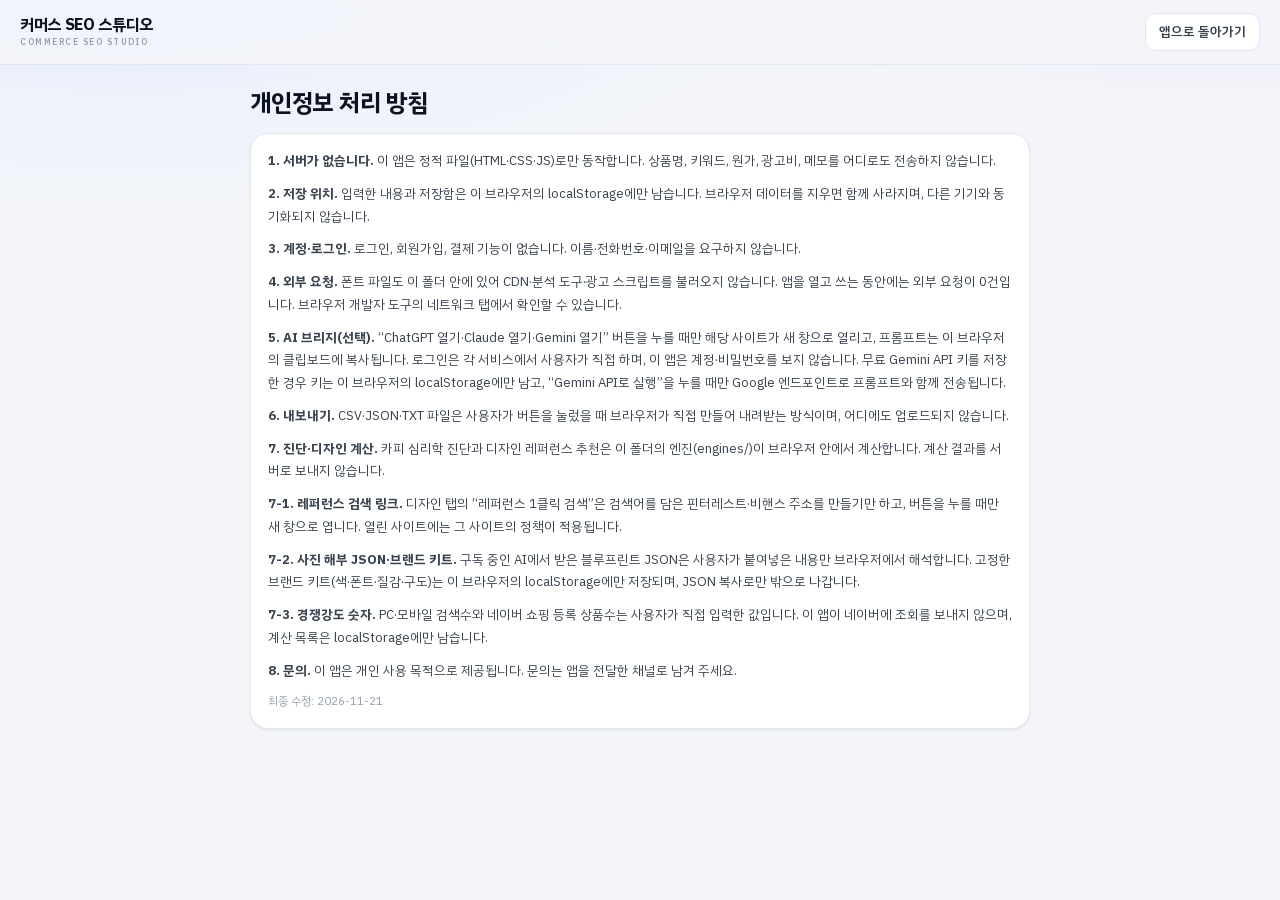
==== privacy.html @ bd9a681f "Deploy commerce-seo-studio static app (production files only)" ====
<!DOCTYPE html>
<html lang="ko" data-theme="light">
<head>
<meta charset="utf-8" />
<meta name="viewport" content="width=device-width, initial-scale=1" />
<title>개인정보 처리 방침 — 커머스 SEO 스튜디오</title>
<meta name="description" content="커머스 SEO 스튜디오는 서버 없이 브라우저에서만 동작하며, 입력한 상품 정보를 외부로 보내지 않습니다." />
<meta name="theme-color" content="#ffffff" />
<link rel="icon" href="favicon.svg" type="image/svg+xml" />
<link rel="stylesheet" href="styles.css" />
</head>
<body>
<header class="topbar">
  <div class="topbar-inner">
    <a class="brand" href="index.html">
      <span class="brand-text"><strong>커머스 SEO 스튜디오</strong><small>COMMERCE SEO STUDIO</small></span>
    </a>
    <div class="top-actions" style="margin-left:auto">
      <a class="btn btn-ghost" href="index.html">앱으로 돌아가기</a>
    </div>
  </div>
</header>
<main id="main" style="max-width:820px">
  <h1 style="font-size:24px;margin-bottom:12px">개인정보 처리 방침</h1>
  <div class="panel" style="display:flex;flex-direction:column;gap:10px;font-size:13px;line-height:1.75;color:var(--ink-2)">
    <p><strong>1. 서버가 없습니다.</strong> 이 앱은 정적 파일(HTML·CSS·JS)로만 동작합니다. 상품명, 키워드, 원가, 광고비, 메모를 어디로도 전송하지 않습니다.</p>
    <p><strong>2. 저장 위치.</strong> 입력한 내용과 저장함은 이 브라우저의 localStorage에만 남습니다. 브라우저 데이터를 지우면 함께 사라지며, 다른 기기와 동기화되지 않습니다.</p>
    <p><strong>3. 계정·로그인.</strong> 로그인, 회원가입, 결제 기능이 없습니다. 이름·전화번호·이메일을 요구하지 않습니다.</p>
    <p><strong>4. 외부 요청.</strong> 폰트 파일도 이 폴더 안에 있어 CDN·분석 도구·광고 스크립트를 불러오지 않습니다. 앱을 열고 쓰는 동안에는 외부 요청이 0건입니다. 브라우저 개발자 도구의 네트워크 탭에서 확인할 수 있습니다.</p>
    <p><strong>5. AI 브리지(선택).</strong> “ChatGPT 열기·Claude 열기·Gemini 열기” 버튼을 누를 때만 해당 사이트가 새 창으로 열리고, 프롬프트는 이 브라우저의 클립보드에 복사됩니다. 로그인은 각 서비스에서 사용자가 직접 하며, 이 앱은 계정·비밀번호를 보지 않습니다. 무료 Gemini API 키를 저장한 경우 키는 이 브라우저의 localStorage에만 남고, “Gemini API로 실행”을 누를 때만 Google 엔드포인트로 프롬프트와 함께 전송됩니다.</p>
    <p><strong>6. 내보내기.</strong> CSV·JSON·TXT 파일은 사용자가 버튼을 눌렀을 때 브라우저가 직접 만들어 내려받는 방식이며, 어디에도 업로드되지 않습니다.</p>
    <p><strong>7. 진단·디자인 계산.</strong> 카피 심리학 진단과 디자인 레퍼런스 추천은 이 폴더의 엔진(engines/)이 브라우저 안에서 계산합니다. 계산 결과를 서버로 보내지 않습니다.</p>
    <p><strong>7-1. 레퍼런스 검색 링크.</strong> 디자인 탭의 “레퍼런스 1클릭 검색”은 검색어를 담은 핀터레스트·비핸스 주소를 만들기만 하고, 버튼을 누를 때만 새 창으로 엽니다. 열린 사이트에는 그 사이트의 정책이 적용됩니다.</p>
    <p><strong>7-2. 사진 해부 JSON·브랜드 키트.</strong> 구독 중인 AI에서 받은 블루프린트 JSON은 사용자가 붙여넣은 내용만 브라우저에서 해석합니다. 고정한 브랜드 키트(색·폰트·질감·구도)는 이 브라우저의 localStorage에만 저장되며, JSON 복사로만 밖으로 나갑니다.</p>
    <p><strong>7-3. 경쟁강도 숫자.</strong> PC·모바일 검색수와 네이버 쇼핑 등록 상품수는 사용자가 직접 입력한 값입니다. 이 앱이 네이버에 조회를 보내지 않으며, 계산 목록은 localStorage에만 남습니다.</p>
    <p><strong>8. 문의.</strong> 이 앱은 개인 사용 목적으로 제공됩니다. 문의는 앱을 전달한 채널로 남겨 주세요.</p>
    <p class="muted" style="font-size:11.5px;color:var(--ink-4)">최종 수정: 2026-11-21</p>
  </div>
</main>
</body>
</html>
---- styles.css ----
/* ============================================================
   커머스 SEO 스튜디오 · styles.css
   떡상 레이더·블로그 SEO 스튜디오와 같은 패밀리 룩.
   라이트 우선, [data-theme="dark"]로 전환. 빌드 없음.
   ============================================================ */

@font-face {
  font-family: 'PlexKR';
  src: url('assets/fonts/plexkr-Regular.woff2') format('woff2');
  font-weight: 400; font-style: normal; font-display: swap;
}
@font-face {
  font-family: 'PlexKR';
  src: url('assets/fonts/plexkr-SemiBold.woff2') format('woff2');
  font-weight: 500 600; font-style: normal; font-display: swap;
}
@font-face {
  font-family: 'PlexKR';
  src: url('assets/fonts/plexkr-Bold.woff2') format('woff2');
  font-weight: 700 900; font-style: normal; font-display: swap;
}

:root {
  --font: 'PlexKR', -apple-system, BlinkMacSystemFont, 'Segoe UI', 'Apple SD Gothic Neo', 'Malgun Gothic', sans-serif;
  --mono: ui-monospace, SFMono-Regular, Menlo, Consolas, monospace;
  --bg: #f3f5f9;
  --bg-grad: radial-gradient(1200px 500px at 10% -10%, #e2ecff 0%, rgba(226, 236, 255, 0) 60%),
             radial-gradient(1000px 460px at 96% -18%, #ede9ff 0%, rgba(237, 233, 255, 0) 62%);
  --surface: #ffffff;
  --surface-2: #fafbfd;
  --surface-3: #eef1f7;
  --line: #e2e6ef;
  --line-strong: #d2d8e5;
  --ink: #0d1220;
  --ink-2: #39424f;
  --ink-3: #66717f;
  --ink-4: #96a0ae;
  --brand: #1d4ed8;
  --brand-2: #60a5fa;
  --brand-soft: #eaf0ff;
  --accent: #7c3aed;
  --accent-soft: rgba(124, 58, 237, .1);
  --amber: #d97706;
  --amber-soft: rgba(217, 119, 6, .1);
  --danger: #d92d20;
  --danger-soft: rgba(217, 45, 32, .08);
  --info: #2563eb;
  --ok: #15803d;
  --ok-soft: rgba(21, 128, 61, .09);
  --shadow-1: 0 1px 2px rgba(13, 18, 32, .05), 0 1px 3px rgba(13, 18, 32, .04);
  --shadow-2: 0 10px 30px -12px rgba(13, 18, 32, .24), 0 2px 8px rgba(13, 18, 32, .04);
  --shadow-3: 0 30px 80px -30px rgba(9, 14, 26, .45);
  --r-sm: 9px;
  --r-md: 13px;
  --r-lg: 18px;
  --r-xl: 22px;
  --maxw: 1480px;
  --topbar-h: 64px;
}

[data-theme="dark"] {
  --bg: #070a12;
  --bg-grad: radial-gradient(1200px 520px at 10% -12%, rgba(29, 78, 216, .22) 0%, rgba(29, 78, 216, 0) 62%),
             radial-gradient(1000px 480px at 92% -18%, rgba(124, 58, 237, .18) 0%, rgba(124, 58, 237, 0) 60%);
  --surface: #0f141e;
  --surface-2: #131926;
  --surface-3: #1a2233;
  --line: #232c3d;
  --line-strong: #2e3a4f;
  --ink: #f1f4fa;
  --ink-2: #c3ccdb;
  --ink-3: #8b97a9;
  --ink-4: #5f6b7e;
  --brand: #6fa1ff;
  --brand-2: #93bbff;
  --brand-soft: rgba(111, 161, 255, .14);
  --amber: #fbbf24;
  --danger: #f87171;
  --ok: #4ade80;
  --ok-soft: rgba(74, 222, 128, .12);
  --shadow-1: 0 1px 2px rgba(0, 0, 0, .4);
  --shadow-2: 0 16px 40px -20px rgba(0, 0, 0, .9), 0 2px 10px rgba(0, 0, 0, .3);
  --shadow-3: 0 40px 100px -40px #000;
}

* { box-sizing: border-box; }
[hidden] { display: none !important; }
html { -webkit-text-size-adjust: 100%; }
body {
  margin: 0;
  font-family: var(--font);
  background: var(--bg);
  background-image: var(--bg-grad);
  background-attachment: fixed;
  color: var(--ink);
  font-size: 14px;
  line-height: 1.5;
  -webkit-font-smoothing: antialiased;
  text-rendering: optimizeLegibility;
}
h1, h2, h3, h4 { margin: 0; font-weight: 700; letter-spacing: -.01em; }
p { margin: 0; }
a { color: inherit; text-decoration: none; }
button, input, textarea, select { font-family: inherit; }
::selection { background: rgba(29, 78, 216, .18); }

.sr-only {
  position: absolute; width: 1px; height: 1px; padding: 0; margin: -1px;
  overflow: hidden; clip: rect(0 0 0 0); white-space: nowrap; border: 0;
}
.skip-link {
  position: fixed; left: 12px; top: -60px; z-index: 200;
  background: var(--ink); color: var(--surface); padding: 10px 14px; border-radius: 10px;
  transition: top .15s ease;
}
.skip-link:focus { top: 12px; }
:focus-visible { outline: 2px solid var(--brand); outline-offset: 2px; border-radius: 6px; }
.muted { color: var(--ink-3); }

/* ── top bar ─────────────────────────────────────── */
.topbar {
  position: sticky; top: 0; z-index: 40;
  background: color-mix(in srgb, var(--bg) 84%, transparent);
  backdrop-filter: saturate(160%) blur(14px);
  -webkit-backdrop-filter: saturate(160%) blur(14px);
  border-bottom: 1px solid var(--line);
}
.topbar-inner {
  max-width: var(--maxw); margin: 0 auto; padding: 9px 20px;
  display: flex; align-items: center; gap: 16px; min-height: var(--topbar-h);
}
.brand { display: flex; align-items: center; gap: 10px; flex: none; }
.brand-mark { display: flex; filter: drop-shadow(0 4px 10px rgba(29, 78, 216, .28)); }
.brand-text { display: flex; flex-direction: column; line-height: 1.1; }
.brand-text strong { font-size: 16px; letter-spacing: -.02em; }
.brand-text small { font-size: 8.5px; letter-spacing: .18em; color: var(--ink-4); font-weight: 600; margin-top: 3px; }

.tabs {
  display: flex; gap: 2px; flex: 1 1 auto; min-width: 0; overflow-x: auto; scrollbar-width: none;
  mask-image: linear-gradient(90deg, #000 0, #000 96%, transparent 100%);
  -webkit-mask-image: linear-gradient(90deg, #000 0, #000 96%, transparent 100%);
}
.tabs::-webkit-scrollbar { display: none; }
.tab {
  position: relative; border: 0; background: transparent; color: var(--ink-3);
  font-size: 13.5px; font-weight: 500; padding: 8px 12px; border-radius: 10px;
  cursor: pointer; white-space: nowrap; display: inline-flex; align-items: center; gap: 6px;
  transition: color .15s, background .15s;
}
.tab:hover { color: var(--ink); background: var(--surface-3); }
.tab.is-active { color: var(--ink); font-weight: 700; background: var(--surface); box-shadow: var(--shadow-1), inset 0 0 0 1px var(--line); }
.tab-count {
  background: var(--brand); color: #fff; border-radius: 999px;
  font-size: 10px; font-weight: 700; padding: 1px 6px; min-width: 18px; text-align: center;
}

.top-actions { display: flex; align-items: center; gap: 8px; flex: none; }
.icon-btn {
  width: 38px; height: 38px; display: grid; place-items: center; flex: none;
  border: 1px solid var(--line); border-radius: 11px; background: var(--surface);
  color: var(--ink-2); cursor: pointer; transition: background .15s, color .15s;
}
.icon-btn:hover { background: var(--surface-3); color: var(--ink); }
[data-theme="light"] .ico-moon { display: none; }
[data-theme="dark"] .ico-sun { display: none; }

.btn {
  display: inline-flex; align-items: center; gap: 6px; justify-content: center;
  border: 1px solid transparent; background: var(--surface-3); color: var(--ink);
  height: 38px; padding: 0 13px; border-radius: 11px; font-size: 13px; font-weight: 600;
  cursor: pointer; white-space: nowrap; transition: transform .12s, filter .15s, background .15s;
}
.btn:hover { filter: brightness(.97); }
.btn:active { transform: translateY(1px); }
.btn-primary {
  background: linear-gradient(135deg, #3b82f6, var(--brand));
  color: #fff; box-shadow: 0 6px 16px -8px rgba(29, 78, 216, .7);
}
.btn-ghost { background: var(--surface); border-color: var(--line); color: var(--ink-2); }
.btn-ghost:hover { background: var(--surface-3); }
.btn.danger { color: var(--danger); }
.btn-sm { height: 31px; padding: 0 10px; font-size: 12px; border-radius: 9px; }

/* ── product bar ─────────────────────────────────── */
.productbar {
  position: sticky; top: var(--topbar-h); z-index: 30;
  background: color-mix(in srgb, var(--bg) 90%, transparent);
  backdrop-filter: blur(12px); -webkit-backdrop-filter: blur(12px);
  border-bottom: 1px solid var(--line);
}
.productbar-inner {
  max-width: var(--maxw); margin: 0 auto; padding: 9px 20px;
  display: flex; align-items: flex-end; gap: 10px; flex-wrap: wrap;
}
.seg { display: inline-flex; background: var(--surface-3); padding: 3px; border-radius: 10px; gap: 2px; flex: none; height: 38px; align-items: center; }
.seg button {
  border: 0; background: transparent; border-radius: 7px; padding: 6px 10px;
  font-size: 12px; font-weight: 700; color: var(--ink-3); cursor: pointer; white-space: nowrap;
}
.seg button.is-on { background: var(--surface); color: var(--ink); box-shadow: var(--shadow-1); }

.pb-field { display: flex; flex-direction: column; gap: 4px; min-width: 0; }
.pb-field > span { font-size: 10.5px; font-weight: 700; color: var(--ink-4); letter-spacing: .01em; }
.pb-field input {
  height: 38px; border: 1px solid var(--line); border-radius: 10px;
  background: var(--surface); color: var(--ink); font-size: 13px; padding: 0 11px; min-width: 0;
}
.pb-field input:focus { outline: none; border-color: color-mix(in srgb, var(--brand) 50%, var(--line)); box-shadow: 0 0 0 3px var(--brand-soft); }
.pb-name { flex: 1 1 340px; }
.pb-kw { flex: 0 1 250px; }
.pb-name input, .pb-kw input { width: 100%; }

.score-chip {
  display: inline-flex; align-items: baseline; gap: 2px; flex: none;
  height: 38px; padding: 0 12px; border-radius: 11px; cursor: pointer;
  border: 1px solid var(--line); background: var(--surface);
  color: var(--ink); font-variant-numeric: tabular-nums;
}
.score-chip b { font-size: 17px; letter-spacing: -.03em; }
.score-chip span { font-size: 10.5px; color: var(--ink-4); font-weight: 600; }
.score-chip em { font-style: normal; font-size: 10.5px; font-weight: 800; margin-left: 6px; padding: 2px 6px; border-radius: 999px; background: var(--surface-3); color: var(--ink-3); }
.score-chip.g-s { border-color: rgba(21, 128, 61, .35); background: var(--ok-soft); }
.score-chip.g-s b, .score-chip.g-s em { color: var(--ok); }
.score-chip.g-a { border-color: rgba(29, 78, 216, .3); background: var(--brand-soft); }
.score-chip.g-a b, .score-chip.g-a em { color: var(--brand); }
.score-chip.g-b { border-color: rgba(217, 119, 6, .35); background: var(--amber-soft); }
.score-chip.g-b b, .score-chip.g-b em { color: var(--amber); }
.score-chip.g-c { border-color: rgba(217, 45, 32, .3); background: var(--danger-soft); }
.score-chip.g-c b, .score-chip.g-c em { color: var(--danger); }

/* ── layout ─────────────────────────────────────── */
main { max-width: var(--maxw); margin: 0 auto; padding: 20px 20px 56px; }
.view-head {
  display: flex; align-items: flex-end; justify-content: space-between; gap: 16px;
  margin-bottom: 14px; flex-wrap: wrap;
}
.view-title h1 { font-size: 24px; letter-spacing: -.03em; }
.view-title .sub { color: var(--ink-3); font-size: 12.8px; margin-top: 5px; max-width: 660px; }
.view-actions { display: flex; gap: 6px; flex-wrap: wrap; }

.panel {
  background: var(--surface); border: 1px solid var(--line); border-radius: var(--r-lg);
  padding: 16px 17px; box-shadow: var(--shadow-1); min-width: 0;
}
.panel-head { display: flex; align-items: baseline; justify-content: space-between; gap: 10px; margin-bottom: 11px; }
.panel-head h2 { font-size: 14.5px; }
.panel-head .muted { font-size: 11.5px; text-align: right; }
.foot-note { font-size: 10.8px; color: var(--ink-4); line-height: 1.55; margin-top: 10px; }

.score-grid { display: grid; grid-template-columns: minmax(0, 1.05fr) minmax(0, 1fr); gap: 14px; align-items: start; }
.score-grid .col { min-width: 0; display: flex; flex-direction: column; gap: 12px; }

/* ── score ──────────────────────────────────────── */
.score-head { display: flex; align-items: center; gap: 14px; flex-wrap: wrap; }
.ring {
  --p: 0; --ring: var(--brand);
  width: 104px; height: 104px; border-radius: 50%; flex: none;
  background: conic-gradient(var(--ring) calc(var(--p) * 1%), var(--surface-3) 0);
  display: grid; place-items: center; position: relative;
}
.ring::after {
  content: ""; position: absolute; inset: 8px; border-radius: 50%; background: var(--surface);
  box-shadow: inset 0 0 0 1px var(--line);
}
.ring-in { position: relative; z-index: 1; display: flex; flex-direction: column; align-items: center; line-height: 1; }
.ring-in b { font-size: 30px; letter-spacing: -.04em; font-variant-numeric: tabular-nums; }
.ring-in span { font-size: 10px; color: var(--ink-4); margin-top: 3px; font-weight: 600; }
.score-meta { display: flex; flex-direction: column; align-items: flex-start; gap: 5px; min-width: 0; }
.score-meta strong { font-size: 14px; letter-spacing: -.02em; }
.score-meta .muted { font-size: 11px; line-height: 1.4; }

.badge {
  display: inline-flex; align-items: center; justify-content: center;
  min-width: 24px; height: 24px; padding: 0 8px; border-radius: 8px;
  font-size: 12px; font-weight: 800; color: #fff; background: var(--ink-4);
}
.badge.grade.s { background: linear-gradient(135deg, #22c55e, #15803d); }
.badge.grade.a { background: linear-gradient(135deg, #3b82f6, #1d4ed8); }
.badge.grade.b { background: linear-gradient(135deg, #fbbf24, #d97706); }
.badge.grade.c { background: linear-gradient(135deg, #f87171, #d92d20); }

.counters { display: flex; flex-wrap: wrap; gap: 6px; margin-top: 13px; }
.counters span {
  font-size: 11px; color: var(--ink-3); background: var(--surface-2); border: 1px solid var(--line);
  border-radius: 7px; padding: 3px 8px;
}
.counters span b { color: var(--ink); font-variant-numeric: tabular-nums; }
.counters span.warn { color: var(--amber); border-color: rgba(217, 119, 6, .35); background: var(--amber-soft); }
.counters span.bad { color: var(--danger); border-color: rgba(217, 45, 32, .3); background: var(--danger-soft); }
.counters span.ok { color: var(--ok); border-color: rgba(21, 128, 61, .3); background: var(--ok-soft); }

.parts { display: flex; flex-direction: column; gap: 8px; margin-top: 15px; }
.part { display: grid; grid-template-columns: 78px 1fr 66px; gap: 8px; align-items: center; }
.part .p-label { font-size: 11.5px; font-weight: 700; color: var(--ink-2); }
.part .p-track { height: 7px; background: var(--surface-3); border-radius: 99px; overflow: hidden; }
.part .p-track i { display: block; height: 100%; border-radius: 99px; background: linear-gradient(90deg, var(--brand-2), var(--brand)); }
.part .p-track i.low { background: linear-gradient(90deg, #fbbf24, #d97706); }
.part .p-track i.bad { background: linear-gradient(90deg, #f87171, #d92d20); }
.part .p-val { font-size: 11px; font-weight: 700; text-align: right; color: var(--ink-2); font-variant-numeric: tabular-nums; }
.part .p-val span { color: var(--ink-4); font-weight: 500; }

.issues-panel { max-height: 430px; overflow: auto; }
.issue-list { display: flex; flex-direction: column; gap: 7px; }
.issue { border-left: 3px solid var(--line-strong); padding: 7px 9px; border-radius: 0 8px 8px 0; background: var(--surface-2); }
.issue.danger { border-left-color: var(--danger); background: var(--danger-soft); }
.issue.warn { border-left-color: var(--amber); background: var(--amber-soft); }
.issue.good { border-left-color: var(--ok); background: var(--ok-soft); }
.issue strong { display: block; font-size: 12px; letter-spacing: -.01em; }
.issue .i-detail { font-size: 11px; color: var(--ink-3); margin-top: 2px; line-height: 1.45; }
.issue .i-fix { font-size: 11px; color: var(--ink-2); margin-top: 3px; }
.issue .i-fix::before { content: "→ "; color: var(--brand); font-weight: 800; }

.name-preview {
  background: var(--surface-2); border: 1px solid var(--line); border-radius: 11px;
  padding: 12px 13px; font-size: 14.5px; line-height: 1.85; color: var(--ink-2);
  word-break: keep-all; overflow-wrap: anywhere; min-height: 52px;
}
.name-preview mark { padding: 0 1px; border-radius: 3px; color: inherit; background: transparent; }
.name-preview mark.claim { background: rgba(217, 45, 32, .16); box-shadow: inset 0 -2px 0 rgba(217, 45, 32, .55); }
.name-preview mark.policy { background: rgba(217, 119, 6, .18); box-shadow: inset 0 -2px 0 rgba(217, 119, 6, .5); }
.name-preview mark.symbol { background: rgba(217, 119, 6, .2); }
.name-preview mark.dup { background: rgba(124, 58, 237, .16); box-shadow: inset 0 -2px 0 rgba(124, 58, 237, .45); }
.preview-legend { display: flex; flex-wrap: wrap; gap: 10px; margin-top: 8px; font-size: 10.5px; color: var(--ink-4); font-weight: 600; }
.preview-legend span { display: inline-flex; align-items: center; gap: 5px; }
.lg { width: 9px; height: 9px; border-radius: 3px; display: inline-block; }
.lg.claim { background: rgba(217, 45, 32, .5); }
.lg.policy { background: rgba(217, 119, 6, .55); }
.lg.symbol { background: rgba(217, 119, 6, .3); }
.lg.dup { background: rgba(124, 58, 237, .5); }

.kw-check { display: flex; flex-wrap: wrap; gap: 6px; margin-top: 11px; }
.kw-pill {
  display: inline-flex; align-items: center; gap: 5px; font-size: 11px; font-weight: 700;
  border: 1px solid var(--line); background: var(--surface-2); color: var(--ink-3);
  border-radius: 999px; padding: 3px 9px;
}
.kw-pill.on { border-color: rgba(21, 128, 61, .32); background: var(--ok-soft); color: var(--ok); }
.kw-pill.off { border-color: rgba(217, 45, 32, .25); background: var(--danger-soft); color: var(--danger); }
.kw-pill b { font-weight: 800; }

.suggest-list { display: flex; flex-direction: column; gap: 8px; }
.suggest {
  border: 1px solid var(--line); border-radius: 11px; padding: 10px 11px;
  background: var(--surface-2); display: flex; flex-direction: column; gap: 6px;
}
.suggest-top { display: flex; align-items: center; gap: 7px; flex-wrap: wrap; }
.suggest-top .s-label { font-size: 11px; font-weight: 800; color: var(--brand); background: var(--brand-soft); border-radius: 6px; padding: 2px 7px; }
.suggest-top .s-score { font-size: 11px; font-weight: 800; color: var(--ink-2); font-variant-numeric: tabular-nums; }
.suggest-top .s-score i { font-style: normal; color: var(--ink-4); font-weight: 600; }
.suggest-text { font-size: 12.5px; color: var(--ink); line-height: 1.5; word-break: keep-all; overflow-wrap: anywhere; }
.suggest-actions { display: flex; gap: 6px; align-items: center; }
.suggest-actions .btn { height: 27px; padding: 0 9px; font-size: 11px; border-radius: 7px; }
.suggest-reason { font-size: 10.5px; color: var(--ink-4); }

.rule-list { margin: 0; padding-left: 16px; display: flex; flex-direction: column; gap: 5px; font-size: 11.8px; color: var(--ink-2); line-height: 1.5; }
.rule-list li::marker { color: var(--brand); }

/* ── copy tab ───────────────────────────────────── */
.copy-grid { display: grid; grid-template-columns: 324px minmax(0, 1fr); gap: 14px; align-items: start; }
.copy-form { position: sticky; top: calc(var(--topbar-h) + 74px); }
.current-product {
  font-size: 11.5px; color: var(--ink-2); background: var(--surface-2); border: 1px dashed var(--line-strong);
  border-radius: 9px; padding: 7px 9px; margin-bottom: 11px; word-break: keep-all; overflow-wrap: anywhere;
}
.field { display: flex; flex-direction: column; gap: 5px; margin-bottom: 10px; min-width: 0; }
.field label { font-size: 11px; font-weight: 700; color: var(--ink-3); }
.field-hint { font-weight: 500; color: var(--ink-4); }
.field input, .field textarea, .field select {
  height: 37px; border: 1px solid var(--line); border-radius: 9px; background: var(--surface-2);
  color: var(--ink); font-size: 12.5px; padding: 0 10px; width: 100%; min-width: 0;
}
.field input:focus, .field textarea:focus { outline: none; border-color: color-mix(in srgb, var(--brand) 50%, var(--line)); box-shadow: 0 0 0 3px var(--brand-soft); background: var(--surface); }
.field-row { display: flex; gap: 8px; }
.field-row > .field { flex: 1; }
.copy-form-actions { display: flex; gap: 6px; margin-top: 12px; flex-wrap: wrap; }
.copy-form-actions .btn { flex: 1 1 auto; height: 34px; font-size: 12px; }

.copy-out { min-width: 0; display: flex; flex-direction: column; gap: 12px; }
.headline-list { display: flex; flex-direction: column; gap: 7px; }
.headline {
  display: flex; align-items: flex-start; gap: 9px; border: 1px solid var(--line);
  border-radius: 10px; padding: 9px 10px; background: var(--surface-2);
}
.headline .h-no {
  flex: none; width: 20px; height: 20px; border-radius: 6px; display: grid; place-items: center;
  background: var(--brand-soft); color: var(--brand); font-size: 10.5px; font-weight: 800;
}
.headline .h-main { flex: 1; min-width: 0; }
.headline .h-type { font-size: 10px; font-weight: 700; color: var(--ink-4); }
.headline .h-text { font-size: 12.8px; color: var(--ink); line-height: 1.45; word-break: keep-all; overflow-wrap: anywhere; }
.headline .h-copy { flex: none; }
.headline .h-copy.btn { height: 26px; padding: 0 8px; font-size: 10.5px; border-radius: 7px; }

.section-list { display: flex; flex-direction: column; gap: 9px; }
.section {
  border: 1px solid var(--line); border-radius: 11px; background: var(--surface-2); overflow: hidden;
}
.section-head {
  display: flex; align-items: center; gap: 8px; padding: 9px 11px; cursor: pointer;
  background: var(--surface-3); border: 0; width: 100%; text-align: left; color: var(--ink);
}
.section-head:hover { filter: brightness(.98); }
.section-head .sc-no {
  flex: none; width: 21px; height: 21px; border-radius: 7px; display: grid; place-items: center;
  background: var(--surface); color: var(--brand); font-size: 11px; font-weight: 800; box-shadow: var(--shadow-1);
}
.section-head .sc-title { font-size: 12.8px; font-weight: 700; }
.section-head .sc-goal { font-size: 10.5px; color: var(--ink-4); margin-left: auto; text-align: right; }
.section-head .sc-chev { flex: none; color: var(--ink-4); font-size: 11px; transition: transform .15s; }
.section.is-open .sc-chev { transform: rotate(180deg); }
.section-body { padding: 0 11px 11px; }
.section.is-open .section-body { padding-top: 10px; }
.section-copy {
  margin: 0; font-family: var(--font); font-size: 12px; line-height: 1.72; color: var(--ink-2);
  white-space: pre-wrap; word-break: keep-all; overflow-wrap: anywhere;
  background: var(--surface); border: 1px solid var(--line); border-radius: 9px; padding: 10px 11px;
}
.section-actions { display: flex; gap: 6px; margin-top: 7px; }
.section-actions .btn { height: 27px; padding: 0 9px; font-size: 11px; border-radius: 7px; }

.faq-list { display: flex; flex-direction: column; gap: 8px; }
.faq { border: 1px solid var(--line); border-radius: 10px; padding: 9px 11px; background: var(--surface-2); }
.faq .faq-q { font-size: 12.3px; font-weight: 700; display: flex; gap: 6px; }
.faq .faq-q b { color: var(--brand); }
.faq .faq-a { font-size: 11.8px; color: var(--ink-3); line-height: 1.6; margin-top: 4px; padding-left: 16px; word-break: keep-all; }
.faq .faq-copy { margin-top: 6px; display: flex; justify-content: flex-end; }
.faq .faq-copy.btn { height: 25px; padding: 0 8px; font-size: 10.5px; border-radius: 7px; }

/* ── margin tab ─────────────────────────────────── */
.margin-grid { display: grid; grid-template-columns: 316px minmax(0, 1fr); gap: 14px; align-items: start; }
.margin-form { position: sticky; top: calc(var(--topbar-h) + 74px); }
.chip-row { display: flex; flex-wrap: wrap; gap: 5px; }
.chip {
  border: 1px solid var(--line); background: var(--surface); color: var(--ink-3);
  border-radius: 999px; padding: 3px 9px; font-size: 11px; font-weight: 700; cursor: pointer;
}
.chip:hover { background: var(--surface-3); color: var(--ink); }
.chip.is-on { background: var(--ink); color: var(--bg); border-color: var(--ink); }
.chip .chip-n { color: inherit; opacity: .65; font-weight: 600; }

.margin-out { min-width: 0; display: flex; flex-direction: column; gap: 12px; }
.verdict {
  display: flex; align-items: center; justify-content: space-between; gap: 14px;
  border: 1px solid var(--line); border-radius: var(--r-lg); padding: 15px 17px;
  background: var(--surface); box-shadow: var(--shadow-1); flex-wrap: wrap;
}
.verdict-label { font-size: 10.5px; font-weight: 700; color: var(--ink-4); letter-spacing: .04em; }
.verdict strong { display: block; font-size: 18px; letter-spacing: -.02em; margin-top: 2px; }
.verdict p { font-size: 11.5px; color: var(--ink-3); margin-top: 3px; }
.verdict-net { text-align: right; flex: none; }
.verdict-net span { display: block; font-size: 10.5px; color: var(--ink-4); font-weight: 700; }
.verdict-net b { font-size: 26px; letter-spacing: -.03em; font-variant-numeric: tabular-nums; }
.verdict.profit { border-color: rgba(21, 128, 61, .3); background: linear-gradient(135deg, var(--ok-soft), var(--surface)); }
.verdict.profit .verdict-net b { color: var(--ok); }
.verdict.loss { border-color: rgba(217, 45, 32, .3); background: linear-gradient(135deg, var(--danger-soft), var(--surface)); }
.verdict.loss .verdict-net b { color: var(--danger); }
.verdict.break .verdict-net b { color: var(--amber); }

.metric-grid { display: grid; grid-template-columns: repeat(4, minmax(0, 1fr)); gap: 10px; }
.metric {
  background: var(--surface); border: 1px solid var(--line); border-radius: var(--r-md);
  padding: 12px 13px; box-shadow: var(--shadow-1); min-width: 0;
}
.metric span { display: block; font-size: 10.5px; color: var(--ink-4); font-weight: 700; }
.metric b { display: block; font-size: 19px; letter-spacing: -.03em; margin-top: 3px; font-variant-numeric: tabular-nums; white-space: nowrap; }
.metric em { display: block; font-style: normal; font-size: 10.5px; color: var(--ink-3); margin-top: 3px; }
.metric.hot b { color: var(--brand); }

.roas-gauge { display: flex; flex-direction: column; gap: 7px; }
.roas-legend { display: flex; align-items: center; justify-content: space-between; font-size: 11px; color: var(--ink-3); font-weight: 600; }
.roas-legend b { font-size: 13px; color: var(--ink); font-variant-numeric: tabular-nums; }
.roas-track {
  position: relative; height: 12px; border-radius: 99px; background: var(--surface-3); overflow: visible;
}
.roas-track i {
  display: block; height: 100%; width: 0; border-radius: 99px;
  background: linear-gradient(90deg, var(--brand-2), var(--brand)); transition: width .2s ease;
}
.roas-track i.bad { background: linear-gradient(90deg, #fbbf24, #d92d20); }
.roas-mark {
  position: absolute; top: -4px; width: 2px; height: 20px; background: var(--ink);
  border-radius: 2px; transform: translateX(-1px);
}
.roas-mark::after {
  content: "BEP"; position: absolute; top: -14px; left: 50%; transform: translateX(-50%);
  font-size: 9px; font-weight: 800; color: var(--ink-2); letter-spacing: .02em;
}
.roas-note { font-size: 11.3px; color: var(--ink-3); margin-top: 10px; line-height: 1.55; }

.table-scroll { overflow-x: auto; }
.sim-table { width: 100%; border-collapse: collapse; font-size: 11.8px; }
.sim-table th {
  text-align: right; font-size: 10.5px; color: var(--ink-4); font-weight: 700;
  padding: 5px 8px; border-bottom: 1px solid var(--line);
}
.sim-table th:first-child, .sim-table td:first-child { text-align: left; }
.sim-table td { padding: 7px 8px; border-bottom: 1px dashed var(--line); text-align: right; font-variant-numeric: tabular-nums; }
.sim-table tr:last-child td { border-bottom: 0; }
.sim-table tr.is-base td { background: var(--brand-soft); font-weight: 700; }
.sim-table td.neg { color: var(--danger); }
.sim-table td.pos { color: var(--ok); }
.sim-delta { font-size: 10px; color: var(--ink-4); margin-left: 5px; font-weight: 600; }

/* ── saved ──────────────────────────────────────── */
.toolbar { display: flex; align-items: center; gap: 10px; margin-bottom: 12px; flex-wrap: wrap; padding: 10px 12px; }
.toolbar .chip-row { flex: 1 1 auto; }
.sort { display: flex; align-items: center; gap: 6px; font-size: 11.5px; color: var(--ink-4); font-weight: 600; flex: none; }
.sort select {
  font-family: inherit; font-size: 12px; font-weight: 600; color: var(--ink);
  background: var(--surface); border: 1px solid var(--line); border-radius: 9px;
  height: 31px; padding: 0 8px; cursor: pointer;
}
.table-panel { padding: 6px 6px 0; }
.saved-table { width: 100%; min-width: 0; }
.saved-row {
  display: grid;
  grid-template-columns: minmax(0, 2.4fr) 96px 58px 104px 70px 88px 86px 78px;
  gap: 8px; align-items: center; padding: 10px 10px; border-bottom: 1px solid var(--line);
  font-size: 12px;
}
.saved-row:last-child { border-bottom: 0; }
.saved-row.saved-head { font-size: 10.5px; font-weight: 700; color: var(--ink-4); letter-spacing: .02em; background: var(--surface-2); border-radius: 10px; }
.saved-row .num { text-align: right; font-variant-numeric: tabular-nums; }
.saved-row .right { text-align: right; }
.s-main { min-width: 0; display: flex; flex-direction: column; gap: 2px; }
.s-name { font-weight: 700; font-size: 12.3px; white-space: nowrap; overflow: hidden; text-overflow: ellipsis; }
.s-sub { font-size: 10.5px; color: var(--ink-4); white-space: nowrap; overflow: hidden; text-overflow: ellipsis; }
.s-score { display: inline-flex; align-items: center; justify-content: flex-end; gap: 5px; font-weight: 800; }
.s-score .badge { min-width: 20px; height: 20px; font-size: 10.5px; border-radius: 6px; }
.s-actions { display: flex; gap: 4px; justify-content: flex-end; }
.s-actions .btn { height: 25px; padding: 0 7px; font-size: 10.5px; border-radius: 7px; }
.badge.status { color: var(--ink-2); background: var(--surface-3); font-size: 10.5px; height: 21px; min-width: 0; padding: 0 7px; border-radius: 6px; }
.badge.status.ready { background: var(--brand-soft); color: var(--brand); }
.badge.status.done { background: var(--ok-soft); color: var(--ok); }
.table-foot {
  display: flex; align-items: center; justify-content: space-between; gap: 10px; flex-wrap: wrap;
  padding: 9px 11px; border-top: 1px solid var(--line); font-size: 11px; color: var(--ink-3);
}
.empty { text-align: center; padding: 46px 20px; }
.empty p { margin-bottom: 4px; }
.empty .muted { margin-bottom: 14px; font-size: 12.5px; }

/* ── modal / toast ──────────────────────────────── */
.modal-root { position: fixed; inset: 0; z-index: 90; display: grid; place-items: center; padding: 20px; }
.modal-backdrop { position: absolute; inset: 0; background: rgba(7, 10, 18, .56); backdrop-filter: blur(4px); -webkit-backdrop-filter: blur(4px); }
.modal {
  position: relative; width: min(460px, 100%); max-height: 90vh; overflow: auto;
  background: var(--surface); border: 1px solid var(--line); border-radius: var(--r-xl);
  box-shadow: var(--shadow-3);
}
.modal-head { display: flex; align-items: center; gap: 10px; padding: 14px 17px; border-bottom: 1px solid var(--line); }
.modal-head h2 { font-size: 15px; }
.modal-close { margin-left: auto; width: 30px; height: 30px; border-radius: 8px; border: 1px solid var(--line); background: var(--surface-2); color: var(--ink-3); cursor: pointer; }
.modal-close:hover { background: var(--surface-3); color: var(--ink); }
.modal-body { padding: 16px 17px 18px; }
.modal-body .field textarea { height: 76px; padding: 8px 10px; line-height: 1.5; resize: vertical; }
.modal-actions { display: flex; gap: 7px; justify-content: flex-end; margin-top: 14px; }
.save-preview { font-size: 12px; color: var(--ink-2); background: var(--surface-2); border: 1px solid var(--line); border-radius: 9px; padding: 8px 10px; margin-bottom: 12px; word-break: keep-all; }
.save-meta { display: flex; gap: 6px; flex-wrap: wrap; font-size: 11px; color: var(--ink-3); margin-bottom: 12px; }
.save-meta b { color: var(--ink); }

.toast-root { position: fixed; z-index: 120; left: 50%; bottom: 24px; transform: translateX(-50%); display: flex; flex-direction: column; gap: 8px; align-items: center; pointer-events: none; width: max-content; max-width: 92vw; }
.toast {
  background: #101623; color: #fff; border-radius: 12px; padding: 10px 15px;
  font-size: 12.5px; font-weight: 600; box-shadow: 0 20px 50px -20px rgba(0, 0, 0, .7);
  max-width: min(92vw, 420px); text-align: center; border: 1px solid rgba(255, 255, 255, .1);
}
[data-theme="dark"] .toast { background: #fff; color: #0b0f18; }
.toast.warn { background: #b42318; color: #fff; }

/* footer */
.footer { border-top: 1px solid var(--line); margin-top: 16px; }
.footer-inner { max-width: var(--maxw); margin: 0 auto; padding: 20px 20px 32px; font-size: 11.5px; color: var(--ink-3); display: flex; flex-direction: column; gap: 4px; }
.footer-inner .muted { color: var(--ink-4); }
.footer-inner a { text-decoration: underline; text-underline-offset: 2px; }
.footer-inner a:hover { color: var(--brand); }

/* ── responsive ─────────────────────────────────── */
@media (max-width: 1240px) {
  .brand-text small { display: none; }
  .pb-name { flex: 1 1 260px; }
  .pb-kw { flex: 0 1 200px; }
  .metric-grid { grid-template-columns: repeat(2, minmax(0, 1fr)); }
}
@media (max-width: 1080px) {
  .topbar-inner { flex-wrap: wrap; row-gap: 6px; }
  .tabs { order: 3; flex-basis: 100%; padding-bottom: 2px; }
  .productbar { position: static; }
  .copy-form, .margin-form { position: static; }
  .score-grid { grid-template-columns: 1fr; }
  .copy-grid { grid-template-columns: 280px minmax(0, 1fr); }
  .margin-grid { grid-template-columns: 280px minmax(0, 1fr); }
  .saved-row { grid-template-columns: minmax(0, 2fr) 86px 54px 96px 60px 80px 76px 74px; gap: 6px; font-size: 11.5px; }
}
@media (max-width: 900px) {
  .copy-grid, .margin-grid { grid-template-columns: 1fr; }
  .saved-row.saved-head { display: none; }
  .saved-row { display: grid; grid-template-columns: minmax(0, 1fr) auto; gap: 6px 12px; padding: 11px 12px; border: 1px solid var(--line); border-radius: 12px; margin: 0 4px 8px; }
  .saved-row > span[data-label]::before { content: attr(data-label) " "; color: var(--ink-4); font-size: 10px; font-weight: 700; }
  .saved-row .s-main, .saved-row .s-actions { grid-column: 1 / -1; }
  .saved-row .s-actions { justify-content: flex-end; }
  .saved-row .num { text-align: left; }
  .saved-row .right { text-align: left; }
}
@media (max-width: 820px) {
  main { padding: 16px 14px 44px; }
  .topbar-inner { padding: 8px 14px; gap: 10px; }
  .productbar-inner { padding: 9px 14px; gap: 8px; }
  .view-title h1 { font-size: 21px; }
  .view-title .sub { font-size: 12.2px; }
}
@media (max-width: 620px) {
  .brand-text strong { font-size: 14.5px; }
  .brand-mark svg { width: 30px; height: 30px; }
  .brand { order: 1; }
  .top-actions { margin-left: auto; order: 2; }
  .tabs { order: 3; }
  .tab { padding: 7px 10px; font-size: 12.5px; }
  .productbar-inner { display: grid; grid-template-columns: 1fr auto; gap: 7px; }
  #platformSeg { grid-column: 1 / -1; justify-self: start; height: 34px; }
  .pb-name { grid-column: 1 / -1; flex: none; }
  .pb-kw { grid-column: 1 / 2; flex: none; }
  .score-chip { grid-column: 2 / 3; align-self: end; height: 38px; }
  .pb-field > span { font-size: 10px; }
  .score-chip b { font-size: 15px; }
  .score-chip em { display: none; }
  .view-head { align-items: flex-start; }
  .view-actions { width: 100%; }
  .view-actions .btn { flex: 1 1 auto; }
  .score-head { gap: 11px; }
  .ring { width: 88px; height: 88px; }
  .ring-in b { font-size: 25px; }
  .score-meta strong { font-size: 13px; }
  .score-meta .muted { font-size: 10.5px; }
  .part { grid-template-columns: 66px 1fr 58px; }
  .issues-panel { max-height: none; }
  .metric-grid { grid-template-columns: repeat(2, minmax(0, 1fr)); gap: 8px; }
  .metric { padding: 10px; }
  .metric b { font-size: 16px; }
  .verdict { padding: 13px 14px; }
  .verdict-net b { font-size: 22px; }
  .panel { padding: 13px 13px; border-radius: 15px; }
  .section-head { flex-wrap: wrap; row-gap: 2px; }
  .section-head .sc-goal { flex-basis: 100%; margin-left: 29px; text-align: left; }
  .sim-table { font-size: 10.8px; }
  .sim-table th, .sim-table td { padding: 6px 4px; }
  .sim-delta { display: none; }
  .toolbar { padding: 9px 10px; }
  .toolbar .sort span { display: none; }
}
@media (max-width: 380px) {
  .metric-grid { grid-template-columns: 1fr; }
  .pb-field input { font-size: 12.5px; }
}

@media (prefers-reduced-motion: reduce) {
  *, *::before, *::after { animation-duration: .001ms !important; transition-duration: .001ms !important; }
}
@media print {
  .topbar, .productbar, .view-actions, .footer, .copy-form, .margin-form, .toolbar { display: none; }
}

/* 시뮬레이션 표 행: 누르면 그 가격을 적용 */
.sim-table tr[data-action] { cursor: pointer; }
.sim-table tr[data-action]:hover td { background: var(--brand-soft); }
.saved-row .s-neg { color: var(--danger); }

/* ============================================================
   업그레이드: 카피 심리학 · 디자인 레퍼런스 · AI 브리지
   (앞의 기본 규칙 뒤에 붙는 확장 블록. 모바일 규칙은 이 블록 끝에 모아 둔다.)
   ============================================================ */
.engine-tag {
  display: inline-flex; align-items: center; height: 18px; padding: 0 6px; margin-left: 6px;
  border-radius: 6px; background: var(--brand-soft); color: var(--brand);
  font-size: 9.5px; font-weight: 800; letter-spacing: .02em; vertical-align: 2px;
}
[data-theme="dark"] .engine-tag { color: var(--brand-2); }
.studio-stack { display: flex; flex-direction: column; gap: 12px; margin-top: 14px; }

/* ── 카피 심리학 진단 ─────────────────────────────── */
.psych-top { display: flex; gap: 16px; align-items: center; flex-wrap: wrap; }
.psych-score {
  display: flex; align-items: baseline; gap: 4px; flex: none;
  background: var(--surface-2); border: 1px solid var(--line); border-radius: 13px; padding: 10px 14px;
}
.psych-score b { font-size: 30px; letter-spacing: -.04em; font-variant-numeric: tabular-nums; }
.psych-score span { font-size: 11px; color: var(--ink-4); font-weight: 700; }
.psych-score em { margin-left: 8px; font-style: normal; }
.psych-summary { min-width: 0; flex: 1; }
.psych-summary strong { display: block; font-size: 14px; letter-spacing: -.02em; }
.psych-summary .muted { font-size: 11.5px; line-height: 1.45; margin-top: 3px; }
.psych-actions { display: flex; flex-wrap: wrap; gap: 6px; margin-top: 9px; }
.psych-actions .btn { height: 29px; padding: 0 9px; font-size: 11px; border-radius: 8px; }

.trigger-grid { display: grid; grid-template-columns: repeat(4, minmax(0, 1fr)); gap: 8px; margin-top: 14px; }
.trigger {
  border: 1px solid var(--line); border-radius: 10px; padding: 8px 9px; background: var(--surface-2); min-width: 0;
}
.trigger-top { display: flex; align-items: baseline; justify-content: space-between; gap: 6px; }
.trigger .t-name { font-size: 11px; font-weight: 700; color: var(--ink-2); }
.trigger .t-score { font-size: 11.5px; font-weight: 800; font-variant-numeric: tabular-nums; color: var(--ink-3); }
.trigger .t-track { height: 5px; border-radius: 99px; background: var(--surface-3); overflow: hidden; margin-top: 6px; }
.trigger .t-track i { display: block; height: 100%; border-radius: 99px; background: linear-gradient(90deg, var(--brand-2), var(--brand)); }
.trigger.weak .t-track i { background: linear-gradient(90deg, #f87171, #d92d20); }
.trigger.ok .t-track i { background: linear-gradient(90deg, #fbbf24, #d97706); }
.trigger.strong .t-track i { background: linear-gradient(90deg, #4ade80, #15803d); }
.trigger .t-hit { display: block; font-size: 9.5px; color: var(--ink-4); margin-top: 5px; white-space: nowrap; overflow: hidden; text-overflow: ellipsis; }

.psych-cols { display: grid; grid-template-columns: repeat(2, minmax(0, 1fr)); gap: 14px; margin-top: 14px; }
.psych-col h3 { font-size: 11.5px; color: var(--ink-3); margin-bottom: 7px; letter-spacing: .01em; }
.rec-list, .friction-list { display: flex; flex-direction: column; gap: 6px; }
.rec { border-left: 3px solid var(--brand); background: var(--surface-2); border-radius: 0 8px 8px 0; padding: 7px 9px; }
.rec strong { display: block; font-size: 11.8px; }
.rec .rec-meta { font-size: 10.5px; color: var(--ink-4); margin-top: 2px; font-variant-numeric: tabular-nums; }
.rec p { font-size: 11px; color: var(--ink-2); line-height: 1.5; margin-top: 3px; }
.friction-badge {
  display: inline-flex; align-items: center; justify-content: center; min-width: 20px; height: 18px;
  padding: 0 6px; border-radius: 99px; background: var(--danger-soft); color: var(--danger);
  font-size: 10px; font-weight: 800; font-style: normal;
}
.friction {
  border-left: 3px solid var(--line-strong); background: var(--surface-2); border-radius: 0 8px 8px 0; padding: 6px 9px;
}
.friction.fixable { border-left-color: var(--ok); }
.friction .f-phrase { font-size: 11.5px; font-weight: 700; color: var(--ink); }
.friction .f-type { font-size: 10px; font-weight: 700; color: var(--danger); margin-left: 5px; }
.friction .f-alt { font-size: 10.8px; color: var(--ink-3); margin-top: 2px; line-height: 1.45; }
.friction .f-alt::before { content: "→ "; color: var(--brand); font-weight: 800; }

.psych-editor { margin-top: 14px; border-top: 1px solid var(--line); padding-top: 10px; }
.psych-editor summary { cursor: pointer; font-size: 11.5px; font-weight: 700; color: var(--ink-2); }
.psych-textarea, .bridge-textarea {
  width: 100%; min-height: 118px; margin-top: 9px; border: 1px solid var(--line); border-radius: 10px;
  background: var(--surface-2); color: var(--ink); font-size: 12px; line-height: 1.65; padding: 10px 11px; resize: vertical;
}
.psych-textarea:focus, .bridge-textarea:focus {
  outline: none; border-color: color-mix(in srgb, var(--brand) 50%, var(--line));
  box-shadow: 0 0 0 3px var(--brand-soft); background: var(--surface);
}

/* ── 4대 프레임워크 ───────────────────────────────── */
.frame-form { display: grid; grid-template-columns: repeat(4, minmax(0, 1fr)); gap: 8px; }
.ff { display: flex; flex-direction: column; gap: 4px; min-width: 0; }
.ff span { font-size: 10.5px; font-weight: 700; color: var(--ink-4); }
.ff span i { font-style: normal; font-weight: 500; }
.ff input {
  height: 34px; border: 1px solid var(--line); border-radius: 9px; background: var(--surface-2);
  color: var(--ink); font-size: 12px; padding: 0 10px; min-width: 0; width: 100%;
}
.ff input:focus { outline: none; border-color: color-mix(in srgb, var(--brand) 50%, var(--line)); box-shadow: 0 0 0 3px var(--brand-soft); background: var(--surface); }
.frame-tabs { display: flex; gap: 6px; flex-wrap: wrap; margin-top: 12px; }
.frame-tab {
  display: inline-flex; align-items: center; gap: 6px; border: 1px solid var(--line); background: var(--surface);
  color: var(--ink-2); border-radius: 10px; padding: 6px 10px; font-size: 12px; font-weight: 700; cursor: pointer;
}
.frame-tab b { font-family: var(--mono); font-size: 11px; letter-spacing: -.02em; }
.frame-tab small { font-size: 10px; color: var(--ink-4); font-weight: 600; }
.frame-tab.is-on { border-color: var(--brand); background: var(--brand-soft); color: var(--brand); }
.frame-tab .best { font-size: 9px; font-weight: 800; color: var(--ok); background: var(--ok-soft); border-radius: 4px; padding: 0 4px; }
.frame-compare { font-size: 10.8px; color: var(--ink-3); margin-top: 7px; line-height: 1.5; }
.frame-out { margin-top: 12px; border: 1px solid var(--line); border-radius: 11px; background: var(--surface-2); padding: 12px 13px; }
.frame-out .fo-head { display: flex; align-items: flex-start; justify-content: space-between; gap: 10px; flex-wrap: wrap; }
.frame-out .fo-title { font-size: 14.5px; font-weight: 800; letter-spacing: -.02em; line-height: 1.45; word-break: keep-all; }
.frame-out .fo-psych { font-size: 10.5px; color: var(--ink-4); font-weight: 700; white-space: nowrap; }
.frame-out .fo-sections { display: flex; flex-direction: column; gap: 8px; margin-top: 10px; }
.frame-sec { border-left: 2px solid var(--brand-2); padding-left: 10px; }
.frame-sec b { display: block; font-size: 10.5px; color: var(--brand); letter-spacing: .02em; }
.frame-sec p { font-size: 12px; line-height: 1.7; color: var(--ink-2); margin-top: 2px; word-break: keep-all; }
.frame-out .fo-actions { display: flex; gap: 6px; flex-wrap: wrap; margin-top: 10px; }

/* ── AI 다듬은 카피 ───────────────────────────────── */
.bridge-copy-panel { border-color: color-mix(in srgb, var(--brand) 30%, var(--line)); }

/* ── 디자인 ───────────────────────────────────────── */
.design-grid { display: grid; grid-template-columns: 322px minmax(0, 1fr); gap: 14px; align-items: start; }
.design-side { position: sticky; top: calc(var(--topbar-h) + 74px); }
.design-side .field:last-of-type { margin-bottom: 0; }
.panel-head.sub-head { margin-top: 16px; padding-top: 12px; border-top: 1px solid var(--line); }
.upload-drop {
  display: flex; flex-direction: column; gap: 3px; padding: 12px; border: 1px dashed var(--line-strong);
  border-radius: 11px; background: var(--surface-2); cursor: pointer; text-align: center;
}
.upload-drop:hover { border-color: var(--brand); background: var(--brand-soft); }
.upload-drop .ud-title { font-size: 11.8px; font-weight: 800; color: var(--ink); }
.upload-drop .ud-sub { font-size: 10.5px; color: var(--ink-3); line-height: 1.45; }
.palette-out { margin-top: 10px; display: flex; flex-direction: column; gap: 8px; }
.palette-out .po-none { font-size: 10.8px; color: var(--ink-4); }
.palette-thumb { width: 100%; max-height: 120px; object-fit: cover; border-radius: 9px; border: 1px solid var(--line); display: block; }
.palette-swatches { display: flex; gap: 4px; }
.palette-swatches i { flex: 1; height: 26px; border-radius: 6px; border: 1px solid rgba(0, 0, 0, .1); }
.palette-meta { display: flex; flex-wrap: wrap; gap: 5px; }
.palette-meta span { font-size: 9.5px; font-weight: 700; border-radius: 99px; padding: 2px 7px; background: var(--surface-3); color: var(--ink-3); }
.palette-meta span.ok { background: var(--ok-soft); color: var(--ok); }
.palette-meta span.warn { background: var(--amber-soft); color: var(--amber); }
.palette-meta span.bad { background: var(--danger-soft); color: var(--danger); }
.palette-actions { display: flex; gap: 5px; flex-wrap: wrap; }
.palette-actions .btn { height: 27px; padding: 0 8px; font-size: 10.5px; border-radius: 7px; }

.design-main { min-width: 0; display: flex; flex-direction: column; gap: 12px; }
.ref-grid { display: grid; grid-template-columns: repeat(2, minmax(0, 1fr)); gap: 10px; }
.ref {
  display: flex; flex-direction: column; gap: 7px; border: 1px solid var(--line); border-radius: 12px;
  background: var(--surface-2); padding: 11px 12px; min-width: 0;
}
.ref.is-on { border-color: var(--brand); box-shadow: 0 0 0 2px var(--brand-soft); background: var(--surface); }
.ref-top { display: flex; align-items: baseline; gap: 6px; flex-wrap: wrap; }
.ref-rank { font-family: var(--mono); font-size: 10px; font-weight: 700; color: var(--brand); }
.ref-name { font-size: 12.8px; font-weight: 800; letter-spacing: -.01em; }
.ref-score { margin-left: auto; font-size: 10.5px; font-weight: 800; color: var(--ink-3); font-variant-numeric: tabular-nums; }
.ref-family { font-size: 10px; color: var(--ink-4); font-weight: 600; }
.ref-swatches { display: flex; gap: 3px; }
.ref-swatches i { flex: 1; height: 18px; border-radius: 5px; border: 1px solid rgba(0, 0, 0, .08); }
.ref-why { margin: 0; padding: 0; list-style: none; display: flex; flex-direction: column; gap: 2px; }
.ref-why li { font-size: 10.5px; color: var(--ink-3); line-height: 1.45; }
.ref-why li::before { content: "· "; color: var(--brand); font-weight: 800; }
.ref-spec { font-family: var(--mono); font-size: 9.5px; color: var(--ink-4); line-height: 1.5; word-break: break-all; }
.ref .ref-foot { display: flex; align-items: center; gap: 6px; margin-top: auto; }
.ref .ref-foot .btn { height: 27px; padding: 0 9px; font-size: 10.5px; border-radius: 7px; }
.ref .risk { font-size: 9.5px; font-weight: 800; color: var(--amber); }
.design-stage {
  background: var(--surface-3); border-radius: 12px; padding: 12px; overflow: hidden;
  display: flex; justify-content: center; max-width: 620px; width: 100%; margin: 0 auto;
}
.design-stage figure { margin: 0; flex: none; }
.dna-grid { display: grid; grid-template-columns: repeat(2, minmax(0, 1fr)); gap: 8px; margin-bottom: 11px; }
.dna {
  border: 1px solid var(--line); border-radius: 10px; background: var(--surface-2); padding: 8px 10px; min-width: 0;
}
.dna b { display: block; font-size: 10px; color: var(--ink-4); font-weight: 800; letter-spacing: .03em; }
.dna span { display: block; font-size: 11.3px; color: var(--ink-2); margin-top: 2px; line-height: 1.45; word-break: break-all; }
.dna .axis-swatches { display: flex; gap: 3px; margin-top: 6px; }
.dna .axis-swatches i { flex: 1; height: 12px; border-radius: 3px; border: 1px solid rgba(0, 0, 0, .08); }
.warn-list { display: flex; flex-direction: column; gap: 5px; margin-top: 10px; }
.warn-list p { font-size: 10.8px; color: var(--amber); background: var(--amber-soft); border-radius: 7px; padding: 6px 9px; line-height: 1.5; }

/* ── AI 브리지 ────────────────────────────────────── */
.bridge-grid { display: grid; grid-template-columns: minmax(0, 1.05fr) minmax(0, 1fr); gap: 14px; align-items: start; }
.prompt-box { margin-top: 11px; border: 1px solid var(--line); border-radius: 11px; background: var(--surface-2); overflow: hidden; }
.prompt-head { display: flex; align-items: center; gap: 8px; padding: 8px 11px; border-bottom: 1px solid var(--line); background: var(--surface-3); }
.prompt-head strong { font-size: 11.5px; }
.prompt-head .btn { margin-left: auto; height: 25px; padding: 0 8px; font-size: 10.5px; border-radius: 7px; }
.prompt-text {
  margin: 0; padding: 11px; font-family: var(--mono); font-size: 10.8px; line-height: 1.62;
  color: var(--ink-2); white-space: pre-wrap; word-break: break-word; max-height: 300px; overflow: auto;
}
.bridge-actions { display: flex; gap: 6px; flex-wrap: wrap; margin-top: 11px; }
.bridge-actions .btn { flex: 1 1 130px; height: 36px; font-size: 12px; }
.btn-ai { background: var(--surface); border: 1px solid var(--line); color: var(--ink); }
.btn-ai::before { content: ""; width: 7px; height: 7px; border-radius: 50%; background: var(--ink-4); display: inline-block; }
.btn-ai.chatgpt::before { background: #10a37f; }
.btn-ai.claude::before { background: #d97757; }
.btn-ai.gemini::before { background: #4285f4; }
.btn-ai:hover { border-color: var(--line-strong); background: var(--surface-2); }
.bridge-result-actions { display: flex; gap: 6px; margin-top: 9px; flex-wrap: wrap; }
.bridge-result-actions .btn { flex: 1 1 auto; height: 34px; font-size: 12px; }
.bridge-applied { margin-top: 12px; display: flex; flex-direction: column; gap: 8px; }
.bridge-applied .ba-card { border: 1px solid var(--line); border-radius: 10px; background: var(--surface-2); padding: 9px 11px; }
.bridge-applied .ba-head { display: flex; align-items: center; gap: 6px; font-size: 10.5px; font-weight: 800; color: var(--ink-3); }
.bridge-applied .ba-head .ok { color: var(--ok); }
.bridge-applied pre { margin: 6px 0 0; font-family: var(--font); font-size: 11.3px; line-height: 1.65; white-space: pre-wrap; word-break: break-word; color: var(--ink-2); max-height: 220px; overflow: auto; }
.bridge-applied .ba-actions { display: flex; gap: 5px; margin-top: 7px; }
.bridge-applied .ba-actions .btn { height: 25px; padding: 0 8px; font-size: 10.5px; border-radius: 7px; }
.ai-name { display: flex; align-items: center; gap: 8px; padding: 6px 0; border-bottom: 1px dashed var(--line); flex-wrap: wrap; }
.ai-name:last-child { border-bottom: 0; }
.ai-name .an-text { font-size: 11.8px; color: var(--ink); flex: 1 1 180px; min-width: 0; word-break: keep-all; }
.ai-name .an-score { font-size: 10.5px; font-weight: 800; color: var(--ink-3); font-variant-numeric: tabular-nums; }
.ai-name .an-score.bad { color: var(--danger); }
.ai-name .an-score.good { color: var(--ok); }
.gemini-api { margin-top: 16px; border-top: 1px solid var(--line); padding-top: 10px; }
.gemini-api summary { cursor: pointer; font-size: 11.5px; font-weight: 700; color: var(--ink-2); }
.api-row { margin-top: 9px; align-items: center; }
.api-row input, .api-row select {
  flex: 1 1 150px; min-width: 0; height: 34px; border: 1px solid var(--line); border-radius: 9px;
  background: var(--surface-2); color: var(--ink); font-size: 12px; padding: 0 10px;
}
.api-row .btn { height: 34px; font-size: 11.5px; }

/* ── 확장 블록 반응형 ─────────────────────────────── */
@media (max-width: 1180px) {
  .trigger-grid { grid-template-columns: repeat(2, minmax(0, 1fr)); }
  .frame-form { grid-template-columns: repeat(2, minmax(0, 1fr)); }
}
@media (max-width: 1080px) {
  .design-grid { grid-template-columns: 1fr; }
  .design-side { position: static; }
  .bridge-grid { grid-template-columns: 1fr; }
}
@media (max-width: 820px) {
  .psych-top { gap: 11px; }
  .psych-score { padding: 8px 11px; }
  .psych-score b { font-size: 25px; }
  .psych-cols { grid-template-columns: 1fr; }
  .ref-grid { grid-template-columns: 1fr; }
  .dna-grid { grid-template-columns: 1fr; }
  .bridge-actions .btn { flex: 1 1 46%; }
}
@media (max-width: 620px) {
  .trigger { padding: 7px 8px; }
  .trigger .t-name { font-size: 10.5px; }
  .frame-out { padding: 10px 11px; }
  .frame-out .fo-title { font-size: 13.5px; }
  .design-stage { padding: 8px; }
  .prompt-text { max-height: 240px; }
  .api-row { flex-wrap: wrap; }
  .api-row .btn { flex: 1 1 40%; }
}

/* 업그레이드 블록 보조 */
.stage-fit { overflow: hidden; margin: 0 auto; }
.badge.grade.d { background: linear-gradient(135deg, #94a3b8, #475569); }
.faq.is-ai { border-color: color-mix(in srgb, var(--brand) 30%, var(--line)); background: var(--brand-soft); }
.faq.is-ai .faq-q b { color: var(--brand); }

/* ══════════════════════════════════════════════════════════
   v2 정밀 도구 · 경쟁강도 계산기 (2026-11-21 추가)
   ══════════════════════════════════════════════════════════ */

/* ── 디자인 v2 사이드 블록 ─────────────────────────── */
.v2-block { margin-top: 12px; padding-top: 11px; border-top: 1px dashed var(--line); }
.v2-step b { display: block; font-size: 11.8px; letter-spacing: -.01em; }
.v2-step span { display: block; font-size: 10.4px; color: var(--ink-3); line-height: 1.45; margin-top: 2px; }
.ref-links { display: flex; flex-direction: column; gap: 5px; margin-top: 8px; }
.ref-link {
  display: flex; align-items: center; gap: 6px; width: 100%;
  border: 1px solid var(--line); border-radius: 9px; background: var(--surface-2);
  padding: 6px 8px; text-align: left; cursor: pointer; color: var(--ink-2); font: inherit;
}
.ref-link:hover { border-color: var(--brand); background: var(--brand-soft); }
.ref-link .rl-site { flex: none; font-size: 9.3px; font-weight: 800; letter-spacing: .02em; color: var(--brand); }
.ref-link .rl-q { flex: 1 1 auto; min-width: 0; font-size: 10.6px; line-height: 1.35; overflow: hidden; text-overflow: ellipsis; white-space: nowrap; }
.ref-link .rl-go { flex: none; font-size: 11px; color: var(--ink-4); }
.mix-note { margin-top: 6px; font-size: 10.2px; line-height: 1.5; color: var(--ink-3); }
.density-line {
  margin-top: 8px; padding: 7px 9px; border-radius: 8px; font-size: 10.4px; line-height: 1.5;
  background: var(--surface-2); border: 1px solid var(--line); color: var(--ink-3);
}
.density-line.ok { background: var(--ok-soft); color: var(--ok); border-color: transparent; }
.density-line.over { background: var(--amber-soft); color: var(--amber); border-color: transparent; }
.density-line b { font-variant-numeric: tabular-nums; }
.kit-name {
  width: 100%; height: 34px; margin-top: 8px; padding: 0 10px;
  border: 1px solid var(--line); border-radius: 9px; background: var(--surface-2); color: var(--ink); font-size: 12px;
}
.kit-list { display: flex; flex-direction: column; gap: 6px; margin-top: 8px; }
.kit-item {
  display: flex; align-items: center; gap: 6px; padding: 6px 8px;
  border: 1px solid var(--line); border-radius: 9px; background: var(--surface-2); min-width: 0;
}
.kit-item.is-on { border-color: var(--brand); box-shadow: 0 0 0 2px var(--brand-soft); background: var(--surface); }
.kit-item .ki-main { flex: 1 1 auto; min-width: 0; }
.kit-item b { display: block; font-size: 11.3px; overflow: hidden; text-overflow: ellipsis; white-space: nowrap; }
.kit-item em { display: block; font-size: 9.4px; font-style: normal; color: var(--ink-4); overflow: hidden; text-overflow: ellipsis; white-space: nowrap; }
.kit-item button {
  flex: none; border: 1px solid var(--line); background: var(--surface); color: var(--ink-2);
  border-radius: 7px; height: 25px; padding: 0 7px; font-size: 10px; font-weight: 700; cursor: pointer;
}
.kit-item button:hover { background: var(--surface-3); }
.kit-item button.danger { color: var(--danger); }
.kit-import { margin-top: 9px; }
.kit-import summary { font-size: 10.4px; color: var(--ink-3); cursor: pointer; }
.kit-import textarea {
  width: 100%; margin-top: 6px; padding: 7px 9px; border: 1px solid var(--line); border-radius: 8px;
  background: var(--surface-2); color: var(--ink); font-family: var(--mono); font-size: 10px; line-height: 1.5; resize: vertical;
}
.kit-import .btn { margin-top: 6px; height: 30px; font-size: 11px; }

/* ── v2 정밀 카드 ──────────────────────────────────── */
.v2-card-panel .engine-tag { margin-left: 6px; }
.v2-stage {
  background: var(--surface-3); border-radius: 12px; padding: 12px; overflow: hidden;
  display: flex; justify-content: center; min-height: 120px;
}
.v2-stage figure { margin: 0; flex: none; }
.v2-stage .v2-empty { font-size: 11.5px; color: var(--ink-4); padding: 26px 8px; text-align: center; }
.v2-meta { display: flex; flex-wrap: wrap; gap: 5px; margin-top: 10px; }
.v2-meta span { font-size: 9.8px; font-weight: 700; border-radius: 99px; padding: 2px 7px; background: var(--surface-3); color: var(--ink-3); }
.v2-meta span.warn { background: var(--amber-soft); color: var(--amber); }
.v2-meta span.ok { background: var(--ok-soft); color: var(--ok); }
.v2-bp-actions { margin-top: 10px; }
.v2-bp-actions .btn { flex: 1 1 120px; height: 33px; font-size: 11.5px; }
.v2-bp-field { margin-top: 10px; }
.v2-bp-field textarea {
  width: 100%; padding: 9px 10px; border: 1px solid var(--line); border-radius: 10px;
  background: var(--surface-2); color: var(--ink); font-family: var(--mono); font-size: 11px; line-height: 1.55; resize: vertical;
}

/* ── 경쟁강도 계산기 ───────────────────────────────── */
.compet-grid { display: grid; grid-template-columns: 342px minmax(0, 1fr); gap: 14px; align-items: start; }
.compet-form { position: sticky; top: calc(var(--topbar-h) + 74px); }
.compet-main { min-width: 0; display: flex; flex-direction: column; gap: 12px; }
.compet-result {
  border: 1px solid var(--line); border-radius: 12px; background: var(--surface-2);
  padding: 12px; display: flex; flex-direction: column; gap: 9px; margin: 4px 0 12px;
}
.compet-result .cr-hint { font-size: 11px; color: var(--ink-4); line-height: 1.5; }
.cr-top { display: flex; align-items: flex-end; gap: 10px; }
.cr-index { font-size: 33px; font-weight: 800; letter-spacing: -.045em; line-height: 1; font-variant-numeric: tabular-nums; }
.cr-index small { font-size: 10.5px; font-weight: 700; color: var(--ink-4); letter-spacing: 0; margin-left: 3px; }
.cr-grade { margin-left: auto; font-size: 11px; font-weight: 800; border-radius: 99px; padding: 5px 10px; white-space: nowrap; }
.cr-line { font-size: 11.3px; color: var(--ink-2); line-height: 1.5; }
.cr-line b { font-variant-numeric: tabular-nums; }
.cr-notes { display: flex; flex-direction: column; gap: 3px; }
.cr-notes span { font-size: 10.3px; color: var(--ink-3); line-height: 1.45; }
.cr-notes span::before { content: "· "; color: var(--brand); font-weight: 800; }
.cr-meter { height: 6px; border-radius: 99px; background: var(--surface-3); overflow: hidden; display: flex; }
.cr-meter i { display: block; height: 100%; }
.cr-scale { display: flex; justify-content: space-between; font-size: 9px; color: var(--ink-4); font-variant-numeric: tabular-nums; }
.grade-blue, .grade-honey, .grade-normal, .grade-red, .grade-unknown { border-radius: 99px; }
.grade-blue { background: #e0f2fe; color: #075985; }
.grade-honey { background: #fef3c7; color: #92400e; }
.grade-normal { background: #e2e8f0; color: #334155; }
.grade-red { background: #fee2e2; color: #991b1b; }
.grade-unknown { background: var(--surface-3); color: var(--ink-4); }
[data-theme="dark"] .grade-blue { background: rgba(56, 189, 248, .16); color: #7dd3fc; }
[data-theme="dark"] .grade-honey { background: rgba(251, 191, 36, .16); color: #fcd34d; }
[data-theme="dark"] .grade-normal { background: rgba(148, 163, 184, .18); color: #cbd5e1; }
[data-theme="dark"] .grade-red { background: rgba(248, 113, 113, .16); color: #fca5a5; }

.compet-table { table-layout: auto; }
.compet-table th, .compet-table td { white-space: nowrap; }
.compet-table th:nth-child(2), .compet-table td:nth-child(2) { text-align: left; white-space: normal; min-width: 110px; }
.compet-table tbody tr { border-bottom: 1px dashed var(--line); }
.compet-table tbody tr:last-child { border-bottom: 0; }
.compet-table tbody tr.is-best td { background: var(--brand-soft); }
.compet-table .c-rank { color: var(--ink-4); font-weight: 700; }
.compet-table .c-idx { font-weight: 800; font-variant-numeric: tabular-nums; }
.compet-table .c-grade { font-size: 10px; font-weight: 800; padding: 2px 7px; }
.compet-table .c-score { font-variant-numeric: tabular-nums; font-weight: 700; color: var(--ink-3); }
.compet-table .c-verdict { font-size: 10.5px; color: var(--ink-3); }
.compet-table .c-act { text-align: right; }
.compet-table .c-act button {
  border: 1px solid var(--line); background: var(--surface); color: var(--ink-2);
  border-radius: 7px; height: 25px; padding: 0 7px; font-size: 10px; font-weight: 700; cursor: pointer;
}
.compet-table .c-act button:hover { background: var(--surface-3); }
.compet-table .c-act button.danger { color: var(--danger); }
.compet-best {
  display: none; align-items: center; gap: 8px; flex-wrap: wrap;
  border: 1px solid color-mix(in srgb, var(--brand) 28%, var(--line)); background: var(--brand-soft);
  border-radius: 10px; padding: 9px 11px; margin: 10px 0;
}
.compet-best.is-on { display: flex; }
.compet-best b { font-size: 12.4px; }
.compet-best span { font-size: 10.8px; color: var(--ink-2); }
.compet-best .cb-tag { font-size: 9.8px; font-weight: 800; color: var(--brand); letter-spacing: .04em; }
.sort-chips .chip { cursor: pointer; }
.comp-format-row { align-items: flex-end; }
.comp-format-row .field input[type="file"] {
  height: 34px; padding: 5px 8px; font-size: 10.5px; border: 1px solid var(--line); border-radius: 9px;
  background: var(--surface-2); color: var(--ink-2); width: 100%;
}
.compet-summary-chips { display: flex; flex-wrap: wrap; gap: 5px; margin-top: 6px; }

@media (max-width: 1080px) {
  .compet-grid { grid-template-columns: 1fr; }
  .compet-form { position: static; }
}
@media (max-width: 620px) {
  .cr-index { font-size: 28px; }
  .v2-bp-actions .btn { flex: 1 1 46%; }
  .compet-table { font-size: 10.6px; }
  .compet-table th, .compet-table td { padding: 6px 5px; }
}

.compet-main .bridge-result-actions .btn { flex: 0 1 auto; min-width: 116px; }
.v2-card-panel .copy-form-actions .btn { flex: 0 1 auto; }
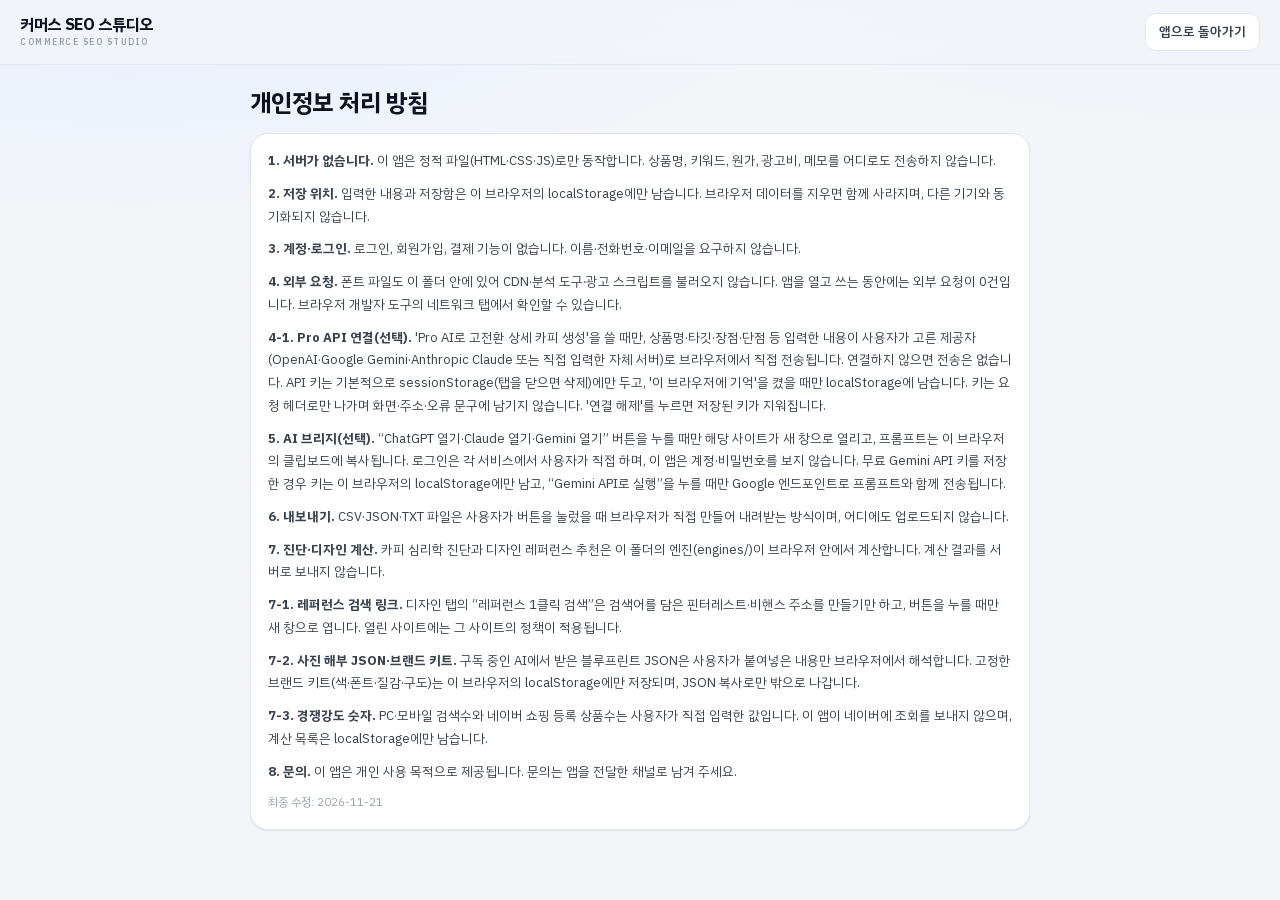
==== commit 1338da33: "Pro API 연결 엔진 탑재: 헤더 연결 배지·4탭 모달(OpenAI/Gemini/Claude/자체서버)·앱별 Pro 생성 (production files only)" ====
--- a/privacy.html
+++ b/privacy.html
@@ -27,6 +27,7 @@
     <p><strong>2. 저장 위치.</strong> 입력한 내용과 저장함은 이 브라우저의 localStorage에만 남습니다. 브라우저 데이터를 지우면 함께 사라지며, 다른 기기와 동기화되지 않습니다.</p>
     <p><strong>3. 계정·로그인.</strong> 로그인, 회원가입, 결제 기능이 없습니다. 이름·전화번호·이메일을 요구하지 않습니다.</p>
     <p><strong>4. 외부 요청.</strong> 폰트 파일도 이 폴더 안에 있어 CDN·분석 도구·광고 스크립트를 불러오지 않습니다. 앱을 열고 쓰는 동안에는 외부 요청이 0건입니다. 브라우저 개발자 도구의 네트워크 탭에서 확인할 수 있습니다.</p>
+    <p><strong>4-1. Pro API 연결(선택).</strong> 'Pro AI로 고전환 상세 카피 생성'을 쓸 때만, 상품명·타깃·장점·단점 등 입력한 내용이 사용자가 고른 제공자(OpenAI·Google Gemini·Anthropic Claude 또는 직접 입력한 자체 서버)로 브라우저에서 직접 전송됩니다. 연결하지 않으면 전송은 없습니다. API 키는 기본적으로 sessionStorage(탭을 닫으면 삭제)에만 두고, '이 브라우저에 기억'을 켰을 때만 localStorage에 남습니다. 키는 요청 헤더로만 나가며 화면·주소·오류 문구에 남기지 않습니다. '연결 해제'를 누르면 저장된 키가 지워집니다.</p>
     <p><strong>5. AI 브리지(선택).</strong> “ChatGPT 열기·Claude 열기·Gemini 열기” 버튼을 누를 때만 해당 사이트가 새 창으로 열리고, 프롬프트는 이 브라우저의 클립보드에 복사됩니다. 로그인은 각 서비스에서 사용자가 직접 하며, 이 앱은 계정·비밀번호를 보지 않습니다. 무료 Gemini API 키를 저장한 경우 키는 이 브라우저의 localStorage에만 남고, “Gemini API로 실행”을 누를 때만 Google 엔드포인트로 프롬프트와 함께 전송됩니다.</p>
     <p><strong>6. 내보내기.</strong> CSV·JSON·TXT 파일은 사용자가 버튼을 눌렀을 때 브라우저가 직접 만들어 내려받는 방식이며, 어디에도 업로드되지 않습니다.</p>
     <p><strong>7. 진단·디자인 계산.</strong> 카피 심리학 진단과 디자인 레퍼런스 추천은 이 폴더의 엔진(engines/)이 브라우저 안에서 계산합니다. 계산 결과를 서버로 보내지 않습니다.</p>
--- a/styles.css
+++ b/styles.css
@@ -1064,3 +1064,37 @@
 
 .compet-main .bridge-result-actions .btn { flex: 0 1 auto; min-width: 116px; }
 .v2-card-panel .copy-form-actions .btn { flex: 0 1 auto; }
+
+/* ── Pro AI 연결 (공용 엔진 · pro-api-connector.js) ───────── */
+.pro-badge-slot { display: inline-flex; align-items: center; min-width: 0; }
+.pro-badge-slot .proconn-badge { white-space: nowrap; }
+.pro-box { display: grid; gap: 8px; margin: 10px 0 2px; }
+.btn.pro-btn {
+  width: 100%; height: 42px; white-space: normal; line-height: 1.25;
+  border: 1px solid color-mix(in srgb, var(--accent) 40%, var(--line));
+  background: linear-gradient(135deg, color-mix(in srgb, var(--accent) 13%, var(--surface)), color-mix(in srgb, var(--brand-2) 16%, var(--surface)));
+  color: var(--ink); font-weight: 700;
+}
+.btn.pro-btn[data-pro-mode="pro"] {
+  background: linear-gradient(135deg, var(--brand), var(--accent));
+  border-color: transparent; color: #fff;
+}
+.btn.pro-btn[aria-busy="true"] { opacity: .75; cursor: progress; }
+.pro-spark { font-size: 14px; }
+.pro-state { margin: 0; font-size: 11.5px; line-height: 1.55; color: var(--ink-3); }
+.pro-state[data-pro-mode="pro"] { color: var(--brand); }
+.pro-panel .pro-title { margin: 2px 0 6px; font-weight: 700; font-size: 15.5px; letter-spacing: -.01em; }
+.pro-panel .pro-sub { margin: 0 0 10px; font-size: 12px; color: var(--ink-3); }
+.pro-actions { display: flex; gap: 8px; flex-wrap: wrap; }
+.headline.is-pro { border-color: color-mix(in srgb, var(--accent) 45%, var(--line)); background: color-mix(in srgb, var(--accent) 7%, var(--surface)); }
+.headline.is-pro .h-no { background: var(--accent); color: #fff; }
+.headline .h-sub { display: block; margin-top: 3px; font-size: 11.8px; color: var(--ink-3); line-height: 1.5; }
+.section.is-pro { border-color: color-mix(in srgb, var(--accent) 35%, var(--line)); }
+.section.is-pro .section-head { cursor: default; background: color-mix(in srgb, var(--accent) 8%, var(--surface-3)); }
+.section.is-pro .sc-no { color: var(--accent); }
+.faq.is-pro { border-color: color-mix(in srgb, var(--accent) 35%, var(--line)); }
+@media (max-width: 700px) {
+  .pro-badge-slot { order: 1; }
+  .pro-badge-slot .proconn-badge { font-size: 11.5px; padding: 6px 10px; gap: 6px; }
+  .pro-badge-slot .proconn-badge .pc-sub { display: none; }
+}
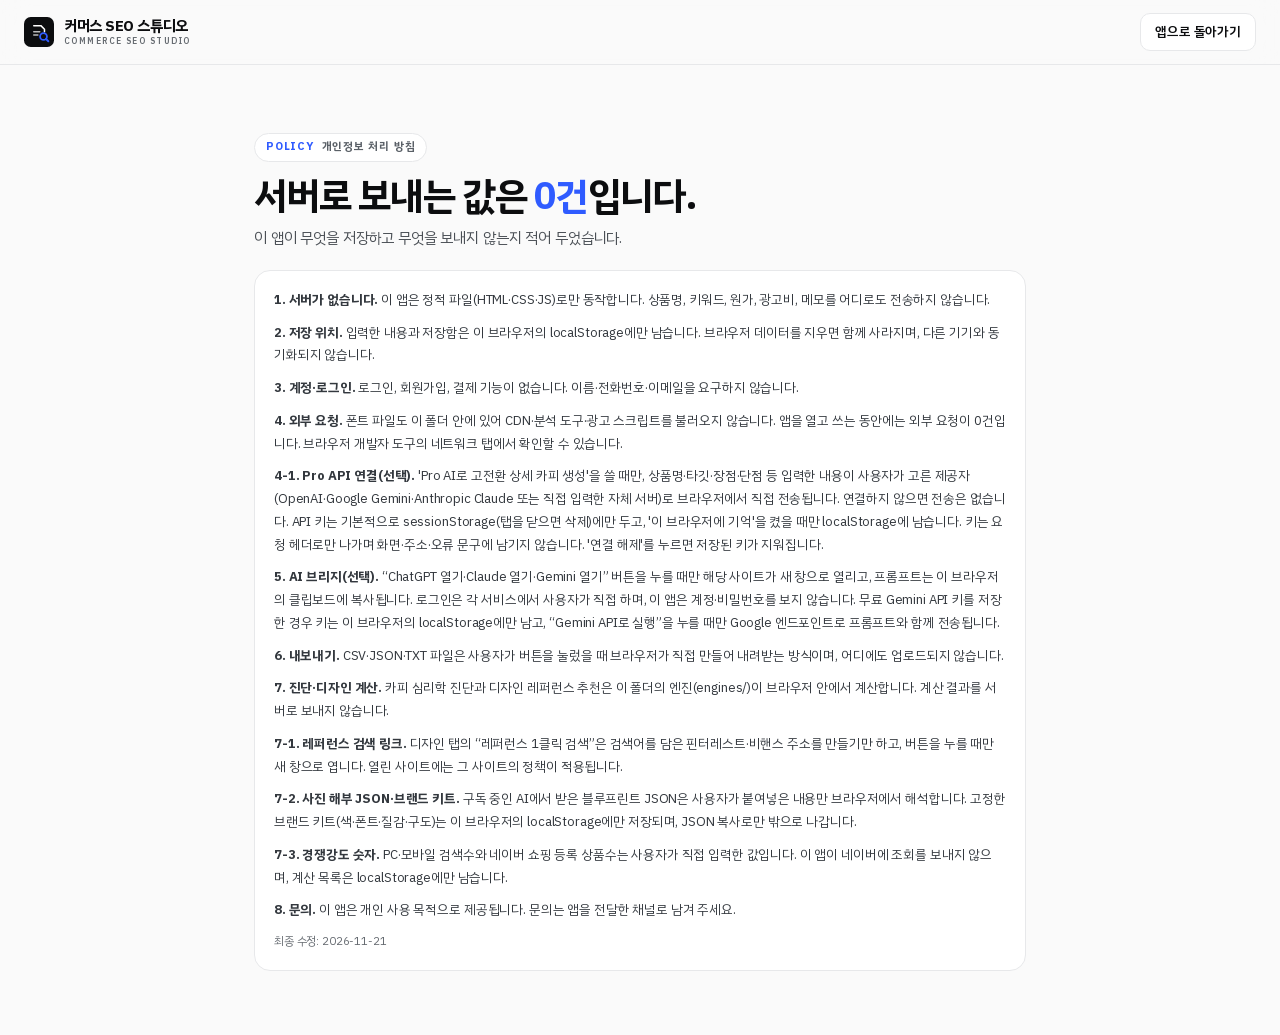
==== commit b559f154: "A안(Crisp Bento) 디자인 시스템 적용: 순백 벤토·코발트 단일 액센트·히어로/통계 스트립, 기능 100% 유지" ====
--- a/privacy.html
+++ b/privacy.html
@@ -13,6 +13,15 @@
 <header class="topbar">
   <div class="topbar-inner">
     <a class="brand" href="index.html">
+      <span class="brand-mark" aria-hidden="true">
+        <svg viewBox="0 0 40 40" width="30" height="30">
+          <rect x="0" y="0" width="40" height="40" rx="9" fill="#0C0D0F" />
+          <path d="M13 11.5h9.5l4.8 4.8v3.4" fill="none" stroke="#fff" stroke-width="2" stroke-linecap="round" stroke-linejoin="round" />
+          <path d="M13 19.5h8M13 24h5.5" stroke="#fff" stroke-opacity=".72" stroke-width="2" stroke-linecap="round" />
+          <circle cx="26" cy="26" r="4.6" fill="none" stroke="#2F5BFF" stroke-width="2.4" />
+          <path d="M29.4 29.4l3 3" stroke="#2F5BFF" stroke-width="2.6" stroke-linecap="round" />
+        </svg>
+      </span>
       <span class="brand-text"><strong>커머스 SEO 스튜디오</strong><small>COMMERCE SEO STUDIO</small></span>
     </a>
     <div class="top-actions" style="margin-left:auto">
@@ -21,7 +30,9 @@
   </div>
 </header>
 <main id="main" style="max-width:820px">
-  <h1 style="font-size:24px;margin-bottom:12px">개인정보 처리 방침</h1>
+  <span class="eyebrow" style="margin-top:34px"><b>POLICY</b> 개인정보 처리 방침</span>
+  <h1 style="font-size:38px;line-height:1.1;letter-spacing:-.045em;font-weight:800;margin:0 0 10px">서버로 보내는 값은 <em style="font-style:normal;color:var(--brand)">0건</em>입니다.</h1>
+  <p class="sub" style="color:var(--lead);font-size:15px;margin-bottom:20px">이 앱이 무엇을 저장하고 무엇을 보내지 않는지 적어 두었습니다.</p>
   <div class="panel" style="display:flex;flex-direction:column;gap:10px;font-size:13px;line-height:1.75;color:var(--ink-2)">
     <p><strong>1. 서버가 없습니다.</strong> 이 앱은 정적 파일(HTML·CSS·JS)로만 동작합니다. 상품명, 키워드, 원가, 광고비, 메모를 어디로도 전송하지 않습니다.</p>
     <p><strong>2. 저장 위치.</strong> 입력한 내용과 저장함은 이 브라우저의 localStorage에만 남습니다. 브라우저 데이터를 지우면 함께 사라지며, 다른 기기와 동기화되지 않습니다.</p>
--- a/styles.css
+++ b/styles.css
@@ -23,64 +23,70 @@
 :root {
   --font: 'PlexKR', -apple-system, BlinkMacSystemFont, 'Segoe UI', 'Apple SD Gothic Neo', 'Malgun Gothic', sans-serif;
   --mono: ui-monospace, SFMono-Regular, Menlo, Consolas, monospace;
-  --bg: #f3f5f9;
-  --bg-grad: radial-gradient(1200px 500px at 10% -10%, #e2ecff 0%, rgba(226, 236, 255, 0) 60%),
-             radial-gradient(1000px 460px at 96% -18%, #ede9ff 0%, rgba(237, 233, 255, 0) 62%);
+  /* A안 · Crisp Bento: 순백 카드 · 1px 라인 · 코발트 단일 액센트 */
+  --bg: #fafafa;
+  --bg-grad: none;
   --surface: #ffffff;
-  --surface-2: #fafbfd;
-  --surface-3: #eef1f7;
-  --line: #e2e6ef;
-  --line-strong: #d2d8e5;
-  --ink: #0d1220;
-  --ink-2: #39424f;
-  --ink-3: #66717f;
-  --ink-4: #96a0ae;
-  --brand: #1d4ed8;
-  --brand-2: #60a5fa;
-  --brand-soft: #eaf0ff;
-  --accent: #7c3aed;
-  --accent-soft: rgba(124, 58, 237, .1);
-  --amber: #d97706;
-  --amber-soft: rgba(217, 119, 6, .1);
-  --danger: #d92d20;
-  --danger-soft: rgba(217, 45, 32, .08);
-  --info: #2563eb;
-  --ok: #15803d;
-  --ok-soft: rgba(21, 128, 61, .09);
-  --shadow-1: 0 1px 2px rgba(13, 18, 32, .05), 0 1px 3px rgba(13, 18, 32, .04);
-  --shadow-2: 0 10px 30px -12px rgba(13, 18, 32, .24), 0 2px 8px rgba(13, 18, 32, .04);
-  --shadow-3: 0 30px 80px -30px rgba(9, 14, 26, .45);
-  --r-sm: 9px;
-  --r-md: 13px;
-  --r-lg: 18px;
-  --r-xl: 22px;
-  --maxw: 1480px;
+  --surface-2: #f5f6f7;
+  --surface-3: #eff1f3;
+  --line: #e7e8ea;
+  --line-strong: #d7d9dd;
+  --ink: #0c0d0f;
+  --ink-2: #33383e;
+  --ink-3: #5a6067;
+  --ink-4: #666b71;
+  --lead: #4a4f55;
+  --brand: #2f5bff;
+  --brand-2: #5b7bff;
+  --brand-soft: #eef2ff;
+  --accent: #2445c9;
+  --accent-soft: #e7ecff;
+  --amber: #a8500a;
+  --amber-soft: #fdf3e3;
+  --danger: #b42318;
+  --danger-soft: #fdeeec;
+  --info: #2f5bff;
+  --ok: #0b7a55;
+  --ok-soft: #e9f9f1;
+  --shadow-1: 0 1px 2px rgba(12, 13, 15, .04);
+  --shadow-2: 0 12px 28px -20px rgba(12, 13, 15, .35);
+  --shadow-3: 0 24px 60px -28px rgba(12, 13, 15, .38), 0 2px 6px rgba(12, 13, 15, .06);
+  --r-sm: 10px;
+  --r-md: 12px;
+  --r-lg: 16px;
+  --r-xl: 20px;
+  --maxw: 1320px;
   --topbar-h: 64px;
 }
 
 [data-theme="dark"] {
-  --bg: #070a12;
-  --bg-grad: radial-gradient(1200px 520px at 10% -12%, rgba(29, 78, 216, .22) 0%, rgba(29, 78, 216, 0) 62%),
-             radial-gradient(1000px 480px at 92% -18%, rgba(124, 58, 237, .18) 0%, rgba(124, 58, 237, 0) 60%);
-  --surface: #0f141e;
-  --surface-2: #131926;
-  --surface-3: #1a2233;
-  --line: #232c3d;
-  --line-strong: #2e3a4f;
-  --ink: #f1f4fa;
-  --ink-2: #c3ccdb;
-  --ink-3: #8b97a9;
-  --ink-4: #5f6b7e;
-  --brand: #6fa1ff;
-  --brand-2: #93bbff;
-  --brand-soft: rgba(111, 161, 255, .14);
-  --amber: #fbbf24;
-  --danger: #f87171;
-  --ok: #4ade80;
-  --ok-soft: rgba(74, 222, 128, .12);
-  --shadow-1: 0 1px 2px rgba(0, 0, 0, .4);
-  --shadow-2: 0 16px 40px -20px rgba(0, 0, 0, .9), 0 2px 10px rgba(0, 0, 0, .3);
-  --shadow-3: 0 40px 100px -40px #000;
+  --bg: #0a0b0d;
+  --bg-grad: none;
+  --surface: #121316;
+  --surface-2: #17181c;
+  --surface-3: #1d1f24;
+  --line: #26282d;
+  --line-strong: #34373e;
+  --ink: #f4f5f7;
+  --ink-2: #c9cdd3;
+  --ink-3: #a0a6ae;
+  --ink-4: #8b9199;
+  --lead: #c2c7ce;
+  --brand: #7d97ff;
+  --brand-2: #9cb0ff;
+  --brand-soft: rgba(125, 151, 255, .14);
+  --accent: #a9baff;
+  --accent-soft: rgba(125, 151, 255, .18);
+  --amber: #f3b45f;
+  --amber-soft: rgba(243, 180, 95, .14);
+  --danger: #ff8f85;
+  --danger-soft: rgba(255, 143, 133, .14);
+  --info: #7d97ff;
+  --ok: #6ee7b7;
+  --ok-soft: rgba(110, 231, 183, .14);
+  --shadow-1: 0 1px 2px rgba(0, 0, 0, .5);
+  --shadow-2: 0 16px 40px -24px rgba(0, 0, 0, .9);
+  --shadow-3: 0 32px 80px -32px #000;
 }
 
 * { box-sizing: border-box; }
@@ -91,18 +97,18 @@
   font-family: var(--font);
   background: var(--bg);
   background-image: var(--bg-grad);
-  background-attachment: fixed;
   color: var(--ink);
   font-size: 14px;
   line-height: 1.5;
   -webkit-font-smoothing: antialiased;
   text-rendering: optimizeLegibility;
-}
-h1, h2, h3, h4 { margin: 0; font-weight: 700; letter-spacing: -.01em; }
+  letter-spacing: -.01em;
+}
+h1, h2, h3, h4 { margin: 0; font-weight: 700; letter-spacing: -.02em; }
 p { margin: 0; }
 a { color: inherit; text-decoration: none; }
 button, input, textarea, select { font-family: inherit; }
-::selection { background: rgba(29, 78, 216, .18); }
+::selection { background: rgba(47, 91, 255, .18); }
 
 .sr-only {
   position: absolute; width: 1px; height: 1px; padding: 0; margin: -1px;
@@ -120,20 +126,21 @@
 /* ── top bar ─────────────────────────────────────── */
 .topbar {
   position: sticky; top: 0; z-index: 40;
-  background: color-mix(in srgb, var(--bg) 84%, transparent);
-  backdrop-filter: saturate(160%) blur(14px);
-  -webkit-backdrop-filter: saturate(160%) blur(14px);
+  background: color-mix(in srgb, var(--bg) 86%, transparent);
+  backdrop-filter: saturate(140%) blur(14px);
+  -webkit-backdrop-filter: saturate(140%) blur(14px);
   border-bottom: 1px solid var(--line);
 }
 .topbar-inner {
-  max-width: var(--maxw); margin: 0 auto; padding: 9px 20px;
-  display: flex; align-items: center; gap: 16px; min-height: var(--topbar-h);
+  max-width: var(--maxw); margin: 0 auto; padding: 0 24px;
+  display: flex; align-items: center; gap: 26px; height: var(--topbar-h); min-height: var(--topbar-h);
 }
 .brand { display: flex; align-items: center; gap: 10px; flex: none; }
-.brand-mark { display: flex; filter: drop-shadow(0 4px 10px rgba(29, 78, 216, .28)); }
+.brand-mark { display: flex; }
+.brand-mark svg { width: 30px; height: 30px; display: block; }
 .brand-text { display: flex; flex-direction: column; line-height: 1.1; }
-.brand-text strong { font-size: 16px; letter-spacing: -.02em; }
-.brand-text small { font-size: 8.5px; letter-spacing: .18em; color: var(--ink-4); font-weight: 600; margin-top: 3px; }
+.brand-text strong { font-size: 15px; font-weight: 800; letter-spacing: -.03em; }
+.brand-text small { font-size: 8.5px; letter-spacing: .17em; color: var(--ink-4); font-weight: 600; margin-top: 3px; }
 
 .tabs {
   display: flex; gap: 2px; flex: 1 1 auto; min-width: 0; overflow-x: auto; scrollbar-width: none;
@@ -142,62 +149,65 @@
 }
 .tabs::-webkit-scrollbar { display: none; }
 .tab {
-  position: relative; border: 0; background: transparent; color: var(--ink-3);
-  font-size: 13.5px; font-weight: 500; padding: 8px 12px; border-radius: 10px;
+  position: relative; border: 0; background: transparent; color: var(--ink-2);
+  font-size: 13.5px; font-weight: 600; padding: 7px 11px; border-radius: 9px;
   cursor: pointer; white-space: nowrap; display: inline-flex; align-items: center; gap: 6px;
   transition: color .15s, background .15s;
 }
-.tab:hover { color: var(--ink); background: var(--surface-3); }
-.tab.is-active { color: var(--ink); font-weight: 700; background: var(--surface); box-shadow: var(--shadow-1), inset 0 0 0 1px var(--line); }
+.tab:hover { color: var(--ink); background: var(--surface-2); }
+.tab.is-active { color: #fff; background: var(--ink); font-weight: 700; box-shadow: none; }
+.tab.is-active:hover { color: #fff; background: var(--ink); }
 .tab-count {
   background: var(--brand); color: #fff; border-radius: 999px;
   font-size: 10px; font-weight: 700; padding: 1px 6px; min-width: 18px; text-align: center;
 }
+.tab.is-active .tab-count { background: var(--brand); }
 
 .top-actions { display: flex; align-items: center; gap: 8px; flex: none; }
 .icon-btn {
-  width: 38px; height: 38px; display: grid; place-items: center; flex: none;
-  border: 1px solid var(--line); border-radius: 11px; background: var(--surface);
-  color: var(--ink-2); cursor: pointer; transition: background .15s, color .15s;
-}
-.icon-btn:hover { background: var(--surface-3); color: var(--ink); }
+  width: 36px; height: 36px; display: grid; place-items: center; flex: none;
+  border: 1px solid var(--line); border-radius: 10px; background: var(--surface);
+  color: var(--ink-2); cursor: pointer; transition: background .15s, color .15s, border-color .15s;
+}
+.icon-btn:hover { background: var(--surface-2); color: var(--ink); border-color: var(--line-strong); }
 [data-theme="light"] .ico-moon { display: none; }
 [data-theme="dark"] .ico-sun { display: none; }
 
 .btn {
   display: inline-flex; align-items: center; gap: 6px; justify-content: center;
   border: 1px solid transparent; background: var(--surface-3); color: var(--ink);
-  height: 38px; padding: 0 13px; border-radius: 11px; font-size: 13px; font-weight: 600;
-  cursor: pointer; white-space: nowrap; transition: transform .12s, filter .15s, background .15s;
-}
-.btn:hover { filter: brightness(.97); }
+  height: 38px; padding: 0 14px; border-radius: 10px; font-size: 13px; font-weight: 600;
+  cursor: pointer; white-space: nowrap; transition: background .15s, border-color .15s, transform .12s;
+}
+.btn:hover { background: var(--line); }
 .btn:active { transform: translateY(1px); }
 .btn-primary {
-  background: linear-gradient(135deg, #3b82f6, var(--brand));
-  color: #fff; box-shadow: 0 6px 16px -8px rgba(29, 78, 216, .7);
-}
-.btn-ghost { background: var(--surface); border-color: var(--line); color: var(--ink-2); }
-.btn-ghost:hover { background: var(--surface-3); }
+  background: var(--brand);
+  color: #fff; border-color: var(--brand); box-shadow: none;
+}
+.btn-primary:hover { background: var(--accent); border-color: var(--accent); }
+.btn-ghost { background: var(--surface); border-color: var(--line); color: var(--ink); }
+.btn-ghost:hover { background: var(--surface-2); border-color: var(--line-strong); }
 .btn.danger { color: var(--danger); }
-.btn-sm { height: 31px; padding: 0 10px; font-size: 12px; border-radius: 9px; }
+.btn-sm { height: 32px; padding: 0 11px; font-size: 12px; border-radius: 9px; }
 
 /* ── product bar ─────────────────────────────────── */
 .productbar {
   position: sticky; top: var(--topbar-h); z-index: 30;
-  background: color-mix(in srgb, var(--bg) 90%, transparent);
+  background: color-mix(in srgb, var(--surface) 92%, transparent);
   backdrop-filter: blur(12px); -webkit-backdrop-filter: blur(12px);
   border-bottom: 1px solid var(--line);
 }
 .productbar-inner {
-  max-width: var(--maxw); margin: 0 auto; padding: 9px 20px;
+  max-width: var(--maxw); margin: 0 auto; padding: 10px 24px;
   display: flex; align-items: flex-end; gap: 10px; flex-wrap: wrap;
 }
-.seg { display: inline-flex; background: var(--surface-3); padding: 3px; border-radius: 10px; gap: 2px; flex: none; height: 38px; align-items: center; }
+.seg { display: inline-flex; background: var(--surface-3); padding: 3px; border-radius: 10px; gap: 2px; flex: none; height: 36px; align-items: center; }
 .seg button {
-  border: 0; background: transparent; border-radius: 7px; padding: 6px 10px;
+  border: 0; background: transparent; border-radius: 8px; padding: 6px 11px;
   font-size: 12px; font-weight: 700; color: var(--ink-3); cursor: pointer; white-space: nowrap;
 }
-.seg button.is-on { background: var(--surface); color: var(--ink); box-shadow: var(--shadow-1); }
+.seg button.is-on { background: var(--surface); color: var(--ink); box-shadow: 0 1px 2px rgba(12, 13, 15, .06); }
 
 .pb-field { display: flex; flex-direction: column; gap: 4px; min-width: 0; }
 .pb-field > span { font-size: 10.5px; font-weight: 700; color: var(--ink-4); letter-spacing: .01em; }
@@ -205,49 +215,86 @@
   height: 38px; border: 1px solid var(--line); border-radius: 10px;
   background: var(--surface); color: var(--ink); font-size: 13px; padding: 0 11px; min-width: 0;
 }
-.pb-field input:focus { outline: none; border-color: color-mix(in srgb, var(--brand) 50%, var(--line)); box-shadow: 0 0 0 3px var(--brand-soft); }
+.pb-field input:focus { outline: none; border-color: var(--brand); box-shadow: 0 0 0 3px var(--brand-soft); }
 .pb-name { flex: 1 1 340px; }
 .pb-kw { flex: 0 1 250px; }
 .pb-name input, .pb-kw input { width: 100%; }
 
 .score-chip {
   display: inline-flex; align-items: baseline; gap: 2px; flex: none;
-  height: 38px; padding: 0 12px; border-radius: 11px; cursor: pointer;
+  height: 38px; padding: 0 12px; border-radius: 10px; cursor: pointer;
   border: 1px solid var(--line); background: var(--surface);
   color: var(--ink); font-variant-numeric: tabular-nums;
 }
-.score-chip b { font-size: 17px; letter-spacing: -.03em; }
+.score-chip b { font-size: 17px; letter-spacing: -.03em; font-weight: 800; }
 .score-chip span { font-size: 10.5px; color: var(--ink-4); font-weight: 600; }
 .score-chip em { font-style: normal; font-size: 10.5px; font-weight: 800; margin-left: 6px; padding: 2px 6px; border-radius: 999px; background: var(--surface-3); color: var(--ink-3); }
-.score-chip.g-s { border-color: rgba(21, 128, 61, .35); background: var(--ok-soft); }
+.score-chip.g-s { border-color: #c9eddf; background: var(--ok-soft); }
 .score-chip.g-s b, .score-chip.g-s em { color: var(--ok); }
-.score-chip.g-a { border-color: rgba(29, 78, 216, .3); background: var(--brand-soft); }
+.score-chip.g-a { border-color: #dde4ff; background: var(--brand-soft); }
 .score-chip.g-a b, .score-chip.g-a em { color: var(--brand); }
-.score-chip.g-b { border-color: rgba(217, 119, 6, .35); background: var(--amber-soft); }
+.score-chip.g-b { border-color: #f3e2c4; background: var(--amber-soft); }
 .score-chip.g-b b, .score-chip.g-b em { color: var(--amber); }
-.score-chip.g-c { border-color: rgba(217, 45, 32, .3); background: var(--danger-soft); }
+.score-chip.g-c { border-color: #f6d5d2; background: var(--danger-soft); }
 .score-chip.g-c b, .score-chip.g-c em { color: var(--danger); }
 
-/* ── layout ─────────────────────────────────────── */
-main { max-width: var(--maxw); margin: 0 auto; padding: 20px 20px 56px; }
+/* ── layout · hero ───────────────────────────────── */
+main { max-width: var(--maxw); margin: 0 auto; padding: 34px 24px 64px; }
 .view-head {
-  display: flex; align-items: flex-end; justify-content: space-between; gap: 16px;
-  margin-bottom: 14px; flex-wrap: wrap;
-}
-.view-title h1 { font-size: 24px; letter-spacing: -.03em; }
-.view-title .sub { color: var(--ink-3); font-size: 12.8px; margin-top: 5px; max-width: 660px; }
-.view-actions { display: flex; gap: 6px; flex-wrap: wrap; }
+  display: flex; align-items: flex-end; justify-content: space-between; gap: 24px;
+  margin-bottom: 22px; flex-wrap: wrap;
+}
+.view-title { min-width: 0; }
+.eyebrow {
+  display: inline-flex; align-items: center; gap: 8px; margin-bottom: 14px;
+  font-size: 11px; font-weight: 700; letter-spacing: .07em; text-transform: uppercase;
+  color: var(--ink-3); background: var(--surface); border: 1px solid var(--line);
+  padding: 5px 11px; border-radius: 999px;
+}
+.eyebrow b { color: var(--brand); font-weight: 800; }
+.view-title h1 {
+  font-size: 42px; line-height: 1.06; letter-spacing: -.045em; font-weight: 800;
+  max-width: 900px;
+}
+.view-title h1 em { font-style: normal; color: var(--brand); }
+.view-title .sub { color: var(--lead); font-size: 15.5px; line-height: 1.62; margin-top: 12px; max-width: 720px; }
+.view-actions { display: flex; gap: 7px; flex-wrap: wrap; align-items: center; }
+
+/* 벤토 통계 스트립 */
+.bento-stats {
+  display: grid; grid-template-columns: 1.25fr 1fr 1fr 1fr; gap: 12px; margin-bottom: 22px;
+}
+.stat {
+  background: var(--surface); border: 1px solid var(--line); border-radius: var(--r-lg);
+  padding: 16px 18px; min-width: 0; display: flex; flex-direction: column; justify-content: space-between; gap: 8px;
+}
+.stat p { margin: 0; font-size: 12px; font-weight: 600; color: var(--ink-4); }
+.stat b {
+  display: block; font-size: 28px; line-height: 1.1; letter-spacing: -.04em; font-weight: 800;
+  font-variant-numeric: tabular-nums;
+}
+.stat b small { font-size: 13px; font-weight: 700; color: var(--ink-4); margin-left: 3px; letter-spacing: -.01em; }
+.stat .delta { font-size: 11.5px; font-weight: 700; color: var(--ink-3); }
+.stat.ink { background: var(--ink); border-color: var(--ink); }
+.stat.ink p { color: #b9bec6; }
+.stat.ink b { color: #fff; }
+.stat.ink b small { color: #b9bec6; }
+.stat.ink .delta { color: #fff; }
+[data-theme="dark"] .stat.ink { background: var(--surface-3); border-color: var(--line-strong); }
+[data-theme="dark"] .stat.ink p, [data-theme="dark"] .stat.ink b small { color: var(--ink-3); }
 
 .panel {
   background: var(--surface); border: 1px solid var(--line); border-radius: var(--r-lg);
-  padding: 16px 17px; box-shadow: var(--shadow-1); min-width: 0;
-}
-.panel-head { display: flex; align-items: baseline; justify-content: space-between; gap: 10px; margin-bottom: 11px; }
-.panel-head h2 { font-size: 14.5px; }
+  padding: 18px 19px; box-shadow: none; min-width: 0;
+  transition: border-color .15s, box-shadow .15s;
+}
+.panel:hover { border-color: var(--line-strong); box-shadow: var(--shadow-2); }
+.panel-head { display: flex; align-items: baseline; justify-content: space-between; gap: 10px; margin-bottom: 13px; }
+.panel-head h2 { font-size: 15px; font-weight: 800; letter-spacing: -.025em; }
 .panel-head .muted { font-size: 11.5px; text-align: right; }
-.foot-note { font-size: 10.8px; color: var(--ink-4); line-height: 1.55; margin-top: 10px; }
-
-.score-grid { display: grid; grid-template-columns: minmax(0, 1.05fr) minmax(0, 1fr); gap: 14px; align-items: start; }
+.foot-note { font-size: 11px; color: var(--ink-4); line-height: 1.6; margin-top: 10px; }
+
+.score-grid { display: grid; grid-template-columns: minmax(0, 1.05fr) minmax(0, 1fr); gap: 12px; align-items: start; }
 .score-grid .col { min-width: 0; display: flex; flex-direction: column; gap: 12px; }
 
 /* ── score ──────────────────────────────────────── */
@@ -271,13 +318,14 @@
 
 .badge {
   display: inline-flex; align-items: center; justify-content: center;
-  min-width: 24px; height: 24px; padding: 0 8px; border-radius: 8px;
+  min-width: 24px; height: 24px; padding: 0 8px; border-radius: 7px;
   font-size: 12px; font-weight: 800; color: #fff; background: var(--ink-4);
 }
-.badge.grade.s { background: linear-gradient(135deg, #22c55e, #15803d); }
-.badge.grade.a { background: linear-gradient(135deg, #3b82f6, #1d4ed8); }
-.badge.grade.b { background: linear-gradient(135deg, #fbbf24, #d97706); }
-.badge.grade.c { background: linear-gradient(135deg, #f87171, #d92d20); }
+.badge.grade.s { background: var(--ok); color: #fff; }
+.badge.grade.a { background: var(--brand); color: #fff; }
+.badge.grade.b { background: var(--amber); color: #fff; }
+.badge.grade.c { background: var(--danger); color: #fff; }
+.badge.grade.d { background: var(--ink-4); color: #fff; }
 
 .counters { display: flex; flex-wrap: wrap; gap: 6px; margin-top: 13px; }
 .counters span {
@@ -285,17 +333,17 @@
   border-radius: 7px; padding: 3px 8px;
 }
 .counters span b { color: var(--ink); font-variant-numeric: tabular-nums; }
-.counters span.warn { color: var(--amber); border-color: rgba(217, 119, 6, .35); background: var(--amber-soft); }
-.counters span.bad { color: var(--danger); border-color: rgba(217, 45, 32, .3); background: var(--danger-soft); }
-.counters span.ok { color: var(--ok); border-color: rgba(21, 128, 61, .3); background: var(--ok-soft); }
+.counters span.warn { color: var(--amber); border-color: #f3e2c4; background: var(--amber-soft); }
+.counters span.bad { color: var(--danger); border-color: #f6d5d2; background: var(--danger-soft); }
+.counters span.ok { color: var(--ok); border-color: #c9eddf; background: var(--ok-soft); }
 
 .parts { display: flex; flex-direction: column; gap: 8px; margin-top: 15px; }
 .part { display: grid; grid-template-columns: 78px 1fr 66px; gap: 8px; align-items: center; }
 .part .p-label { font-size: 11.5px; font-weight: 700; color: var(--ink-2); }
 .part .p-track { height: 7px; background: var(--surface-3); border-radius: 99px; overflow: hidden; }
-.part .p-track i { display: block; height: 100%; border-radius: 99px; background: linear-gradient(90deg, var(--brand-2), var(--brand)); }
-.part .p-track i.low { background: linear-gradient(90deg, #fbbf24, #d97706); }
-.part .p-track i.bad { background: linear-gradient(90deg, #f87171, #d92d20); }
+.part .p-track i { display: block; height: 100%; border-radius: 99px; background: var(--brand); }
+.part .p-track i.low { background: var(--amber); }
+.part .p-track i.bad { background: var(--danger); }
 .part .p-val { font-size: 11px; font-weight: 700; text-align: right; color: var(--ink-2); font-variant-numeric: tabular-nums; }
 .part .p-val span { color: var(--ink-4); font-weight: 500; }
 
@@ -319,14 +367,14 @@
 .name-preview mark.claim { background: rgba(217, 45, 32, .16); box-shadow: inset 0 -2px 0 rgba(217, 45, 32, .55); }
 .name-preview mark.policy { background: rgba(217, 119, 6, .18); box-shadow: inset 0 -2px 0 rgba(217, 119, 6, .5); }
 .name-preview mark.symbol { background: rgba(217, 119, 6, .2); }
-.name-preview mark.dup { background: rgba(124, 58, 237, .16); box-shadow: inset 0 -2px 0 rgba(124, 58, 237, .45); }
+.name-preview mark.dup { background: rgba(47, 91, 255, .14); box-shadow: inset 0 -2px 0 rgba(47, 91, 255, .5); }
 .preview-legend { display: flex; flex-wrap: wrap; gap: 10px; margin-top: 8px; font-size: 10.5px; color: var(--ink-4); font-weight: 600; }
 .preview-legend span { display: inline-flex; align-items: center; gap: 5px; }
 .lg { width: 9px; height: 9px; border-radius: 3px; display: inline-block; }
 .lg.claim { background: rgba(217, 45, 32, .5); }
 .lg.policy { background: rgba(217, 119, 6, .55); }
 .lg.symbol { background: rgba(217, 119, 6, .3); }
-.lg.dup { background: rgba(124, 58, 237, .5); }
+.lg.dup { background: rgba(47, 91, 255, .55); }
 
 .kw-check { display: flex; flex-wrap: wrap; gap: 6px; margin-top: 11px; }
 .kw-pill {
@@ -450,9 +498,9 @@
 .verdict-net { text-align: right; flex: none; }
 .verdict-net span { display: block; font-size: 10.5px; color: var(--ink-4); font-weight: 700; }
 .verdict-net b { font-size: 26px; letter-spacing: -.03em; font-variant-numeric: tabular-nums; }
-.verdict.profit { border-color: rgba(21, 128, 61, .3); background: linear-gradient(135deg, var(--ok-soft), var(--surface)); }
+.verdict.profit { border-color: #c9eddf; background: var(--surface); }
 .verdict.profit .verdict-net b { color: var(--ok); }
-.verdict.loss { border-color: rgba(217, 45, 32, .3); background: linear-gradient(135deg, var(--danger-soft), var(--surface)); }
+.verdict.loss { border-color: #f6d5d2; background: var(--surface); }
 .verdict.loss .verdict-net b { color: var(--danger); }
 .verdict.break .verdict-net b { color: var(--amber); }
 
@@ -474,9 +522,9 @@
 }
 .roas-track i {
   display: block; height: 100%; width: 0; border-radius: 99px;
-  background: linear-gradient(90deg, var(--brand-2), var(--brand)); transition: width .2s ease;
-}
-.roas-track i.bad { background: linear-gradient(90deg, #fbbf24, #d92d20); }
+  background: var(--brand); transition: width .2s ease;
+}
+.roas-track i.bad { background: var(--danger); }
 .roas-mark {
   position: absolute; top: -4px; width: 2px; height: 20px; background: var(--ink);
   border-radius: 2px; transform: translateX(-1px);
@@ -700,10 +748,10 @@
 .trigger .t-name { font-size: 11px; font-weight: 700; color: var(--ink-2); }
 .trigger .t-score { font-size: 11.5px; font-weight: 800; font-variant-numeric: tabular-nums; color: var(--ink-3); }
 .trigger .t-track { height: 5px; border-radius: 99px; background: var(--surface-3); overflow: hidden; margin-top: 6px; }
-.trigger .t-track i { display: block; height: 100%; border-radius: 99px; background: linear-gradient(90deg, var(--brand-2), var(--brand)); }
-.trigger.weak .t-track i { background: linear-gradient(90deg, #f87171, #d92d20); }
-.trigger.ok .t-track i { background: linear-gradient(90deg, #fbbf24, #d97706); }
-.trigger.strong .t-track i { background: linear-gradient(90deg, #4ade80, #15803d); }
+.trigger .t-track i { display: block; height: 100%; border-radius: 99px; background: var(--brand); }
+.trigger.weak .t-track i { background: var(--danger); }
+.trigger.ok .t-track i { background: var(--amber); }
+.trigger.strong .t-track i { background: var(--ok); }
 .trigger .t-hit { display: block; font-size: 9.5px; color: var(--ink-4); margin-top: 5px; white-space: nowrap; overflow: hidden; text-overflow: ellipsis; }
 
 .psych-cols { display: grid; grid-template-columns: repeat(2, minmax(0, 1fr)); gap: 14px; margin-top: 14px; }
@@ -907,7 +955,7 @@
 
 /* 업그레이드 블록 보조 */
 .stage-fit { overflow: hidden; margin: 0 auto; }
-.badge.grade.d { background: linear-gradient(135deg, #94a3b8, #475569); }
+.badge.grade.d { background: var(--ink-4); }
 .faq.is-ai { border-color: color-mix(in srgb, var(--brand) 30%, var(--line)); background: var(--brand-soft); }
 .faq.is-ai .faq-q b { color: var(--brand); }
 
@@ -1072,12 +1120,12 @@
 .btn.pro-btn {
   width: 100%; height: 42px; white-space: normal; line-height: 1.25;
   border: 1px solid color-mix(in srgb, var(--accent) 40%, var(--line));
-  background: linear-gradient(135deg, color-mix(in srgb, var(--accent) 13%, var(--surface)), color-mix(in srgb, var(--brand-2) 16%, var(--surface)));
-  color: var(--ink); font-weight: 700;
+  background: var(--surface-2);
+  color: var(--ink); font-weight: 700; box-shadow: none;
 }
 .btn.pro-btn[data-pro-mode="pro"] {
-  background: linear-gradient(135deg, var(--brand), var(--accent));
-  border-color: transparent; color: #fff;
+  background: var(--brand);
+  border-color: var(--brand); color: #fff;
 }
 .btn.pro-btn[aria-busy="true"] { opacity: .75; cursor: progress; }
 .pro-spark { font-size: 14px; }
@@ -1098,3 +1146,129 @@
   .pro-badge-slot .proconn-badge { font-size: 11.5px; padding: 6px 10px; gap: 6px; }
   .pro-badge-slot .proconn-badge .pc-sub { display: none; }
 }
+
+/* ══════════════════════════════════════════════════════════
+   A안 · Crisp Bento — 2026-11-22 리디자인
+   순백 #FFFFFF · 배경 #FAFAFA · 1px #E7E8EA · 16px 라운드
+   잉크 #0C0D0F · 코발트 #2F5BFF 단일 액센트 · 산세리프 800
+   ══════════════════════════════════════════════════════════ */
+
+/* 히어로 보조 */
+.trust { display: flex; flex-wrap: wrap; gap: 18px; margin-top: 16px; font-size: 12.5px; font-weight: 600; color: var(--ink-3); }
+.trust span { display: inline-flex; align-items: center; gap: 6px; }
+.trust i { font-style: normal; color: var(--ok); font-weight: 800; margin-right: 1px; }
+
+/* 입력: 흰 바탕 + 1px 라인 + 코발트 포커스 링 */
+.field input, .field textarea, .field select,
+.ff input, .kit-name, .api-row input, .api-row select,
+.comp-format-row .field input[type="file"] {
+  background: var(--surface);
+  border-color: var(--line);
+  border-radius: 10px;
+}
+.field input:focus, .field textarea:focus, .field select:focus,
+.ff input:focus, .kit-name:focus, .api-row input:focus, .api-row select:focus {
+  outline: none; border-color: var(--brand);
+  box-shadow: 0 0 0 3px var(--brand-soft); background: var(--surface);
+}
+.psych-textarea, .bridge-textarea, .v2-bp-field textarea, .kit-import textarea {
+  background: var(--surface); border-color: var(--line); border-radius: 12px;
+}
+.psych-textarea:focus, .bridge-textarea:focus, .v2-bp-field textarea:focus {
+  outline: none; border-color: var(--brand); box-shadow: 0 0 0 3px var(--brand-soft); background: var(--surface);
+}
+
+/* 카드 계열: 16px 겉면 · 12px 안쪽 */
+.current-product, .name-preview, .prompt-box, .compet-result, .frame-out,
+.bridge-applied .ba-card, .dna, .kit-item, .ref, .v2-stage, .design-stage,
+.density-line, .palette-meta span, .suggest, .section, .faq, .headline, .issue {
+  border-radius: 12px;
+}
+.section-head { background: var(--surface-2); }
+.section-head .sc-no { box-shadow: none; border: 1px solid var(--line); }
+.palette-thumb, .section-copy, .modal, .toast { border-radius: 14px; }
+.modal { border-radius: 20px; }
+
+/* 버튼 안쪽 라운드 */
+.section-actions .btn, .suggest-actions .btn, .faq .faq-copy.btn, .ref .ref-foot .btn,
+.palette-actions .btn, .prompt-head .btn, .bridge-applied .ba-actions .btn,
+.s-actions .btn, .compet-table .c-act button, .kit-item button { border-radius: 8px; }
+
+/* 표 */
+.sim-table th { border-bottom: 1px solid var(--line); color: var(--ink-4); }
+.sim-table td { border-bottom: 1px solid var(--line); }
+.sim-table tr.is-base td { background: var(--brand-soft); }
+.sim-table tr[data-action]:hover td { background: var(--brand-soft); }
+.saved-row.saved-head { background: var(--surface-2); border-radius: 10px; }
+
+/* 토스트 */
+.toast { background: var(--ink); color: #fff; border: 1px solid var(--ink); box-shadow: var(--shadow-3); }
+[data-theme="dark"] .toast { background: #fff; color: #0c0d0f; border-color: #fff; }
+.toast.warn { background: var(--danger); border-color: var(--danger); color: #fff; }
+
+/* 푸터 */
+.footer { border-top: 1px solid var(--line); margin-top: 34px; background: transparent; }
+.footer-inner { padding: 26px 24px 40px; font-size: 11.5px; color: var(--ink-3); gap: 6px; }
+.footer-inner strong { color: var(--ink); font-weight: 800; }
+.footer-inner .muted { color: var(--ink-4); }
+
+/* 반응형 */
+@media (max-width: 1080px) {
+  .bento-stats { grid-template-columns: repeat(2, minmax(0, 1fr)); }
+}
+@media (max-width: 820px) {
+  main { padding: 24px 16px 48px; }
+  .topbar-inner { padding: 10px 16px; height: auto; min-height: var(--topbar-h); }
+  .productbar-inner { padding: 10px 16px; }
+  .view-title h1 { font-size: 32px; letter-spacing: -.04em; line-height: 1.1; }
+  .view-title .sub { font-size: 14px; margin-top: 10px; }
+  .view-head { gap: 14px; margin-bottom: 18px; }
+  .eyebrow { margin-bottom: 11px; font-size: 10.5px; }
+  .trust { gap: 12px; font-size: 11.5px; margin-top: 12px; }
+  .panel { padding: 15px 15px; }
+}
+@media (max-width: 620px) {
+  .view-title h1 { font-size: 26px; line-height: 1.16; }
+  .view-title .sub { font-size: 13px; line-height: 1.6; }
+  .trust { display: none; }
+  .bento-stats { grid-template-columns: repeat(2, minmax(0, 1fr)); gap: 8px; margin-bottom: 16px; }
+  .stat { padding: 13px 14px; border-radius: 14px; }
+  .stat b { font-size: 23px; }
+  .stat p { font-size: 11px; }
+  .stat .delta { font-size: 10.5px; }
+  .panel { border-radius: 14px; }
+  .tab.is-active { background: var(--ink); }
+  .footer-inner { padding: 22px 16px 34px; }
+}
+@media (max-width: 380px) {
+  .view-title h1 { font-size: 23px; }
+  .bento-stats { grid-template-columns: 1fr; }
+}
+
+/* 다크: 순백 카드 대신 잉크 카드, 라인 유지 */
+[data-theme="dark"] .panel:hover { box-shadow: none; border-color: var(--line-strong); }
+[data-theme="dark"] .name-preview mark.claim { background: rgba(255, 143, 133, .2); }
+[data-theme="dark"] .name-preview mark.policy { background: rgba(243, 180, 95, .2); }
+[data-theme="dark"] .name-preview mark.symbol { background: rgba(243, 180, 95, .22); }
+[data-theme="dark"] .name-preview mark.dup { background: rgba(125, 151, 255, .2); }
+
+/* 다크 모드: 활성 탭·브랜드 마크 반전 */
+[data-theme="dark"] .tab.is-active { color: #0c0d0f; }
+[data-theme="dark"] .tab.is-active:hover { color: #0c0d0f; }
+[data-theme="dark"] .brand-mark svg rect:first-of-type { fill: #ffffff; }
+[data-theme="dark"] .brand-mark svg path { stroke: #0c0d0f; }
+[data-theme="dark"] .brand-mark svg circle { stroke: #2f5bff; }
+
+/* 진단 카드: 흰 카드 + 얇은 색 띠(A안) */
+.issue { background: var(--surface); border: 1px solid var(--line); border-left: 3px solid var(--line-strong); border-radius: 10px; padding: 9px 11px; }
+.issue.danger { background: var(--surface); border-color: var(--line); border-left-color: var(--danger); }
+.issue.warn { background: var(--surface); border-color: var(--line); border-left-color: var(--amber); }
+.issue.good { background: var(--surface); border-color: var(--line); border-left-color: var(--ok); }
+.issue strong { font-size: 12.3px; font-weight: 800; }
+.issue .i-detail { font-size: 11.3px; color: var(--ink-3); }
+.issue .i-fix { font-size: 11.3px; color: var(--ink-2); }
+.issue .i-fix::before { content: "→ "; color: var(--brand); font-weight: 800; }
+
+/* 제안 카드도 흰 바탕 */
+.suggest { background: var(--surface); border-color: var(--line); }
+.suggest-top .s-label { background: var(--brand-soft); color: var(--accent); }
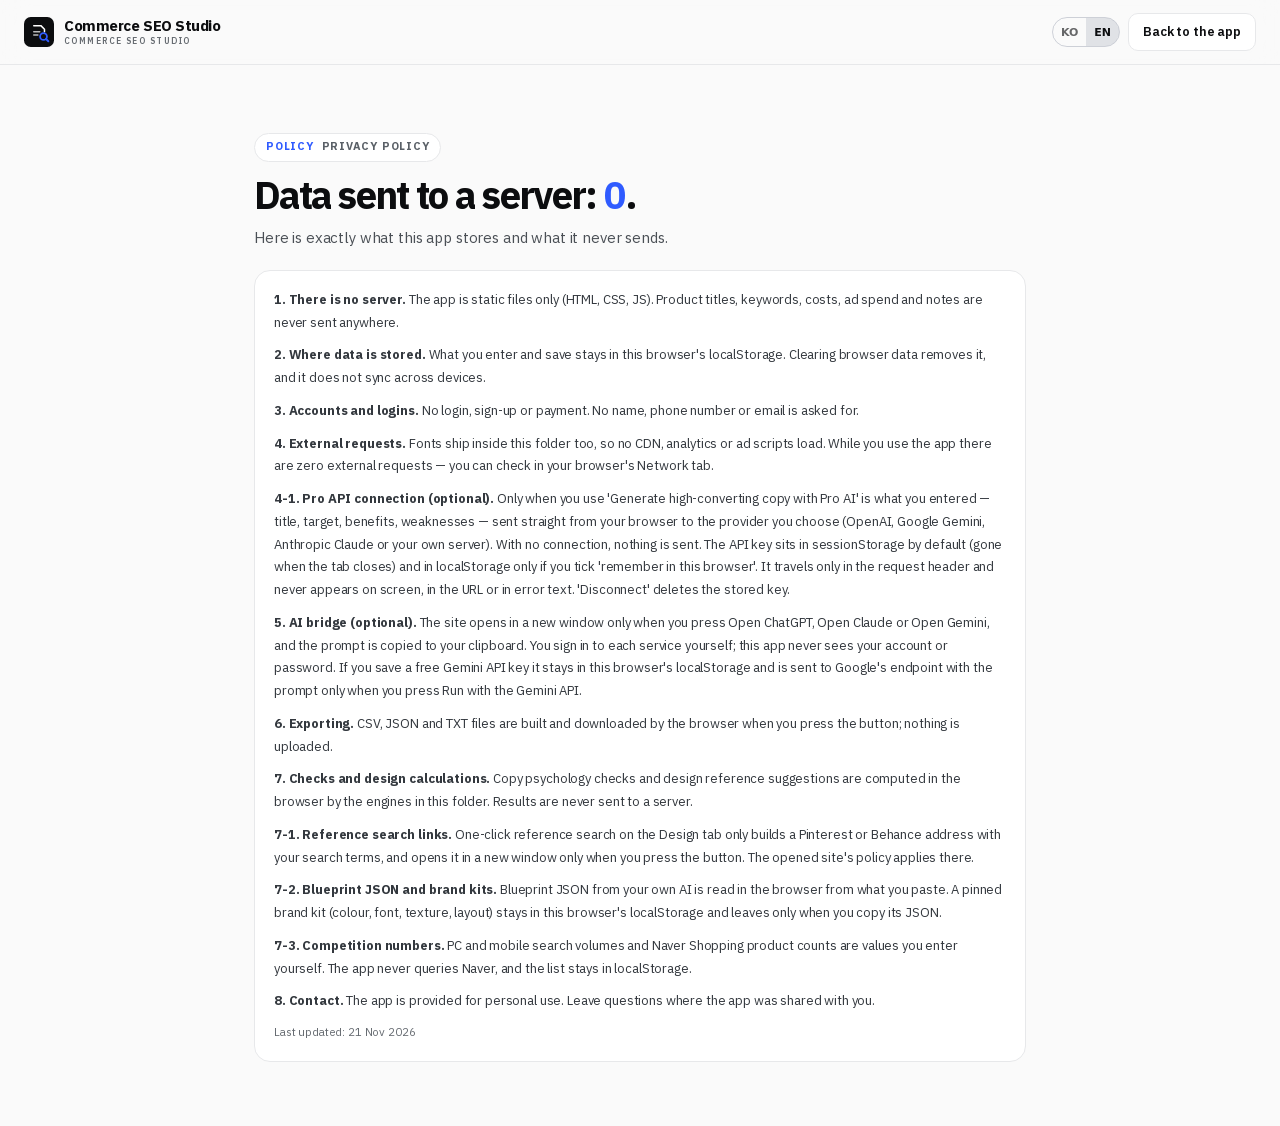
==== commit 958fc14f: "다국어 지원(한/영): KO·EN 토글·문구 사전 - 언어 결정: ?lang= → localStorage(onetap_lang) → navigator.language - 헤더 KO" ====
--- a/privacy.html
+++ b/privacy.html
@@ -3,6 +3,8 @@
 <head>
 <meta charset="utf-8" />
 <meta name="viewport" content="width=device-width, initial-scale=1" />
+<script src="i18n-strings.js"></script>
+<script src="engines/i18n.js"></script>
 <title>개인정보 처리 방침 — 커머스 SEO 스튜디오</title>
 <meta name="description" content="커머스 SEO 스튜디오는 서버 없이 브라우저에서만 동작하며, 입력한 상품 정보를 외부로 보내지 않습니다." />
 <meta name="theme-color" content="#ffffff" />
--- a/styles.css
+++ b/styles.css
@@ -1272,3 +1272,23 @@
 /* 제안 카드도 흰 바탕 */
 .suggest { background: var(--surface); border-color: var(--line); }
 .suggest-top .s-label { background: var(--brand-soft); color: var(--accent); }
+
+/* ── 상품명 목록 일괄 채점 (엑셀·CSV) ─────────────────── */
+.bulk-panel { margin-top: 14px; }
+.bulk-actions { display: flex; flex-wrap: wrap; gap: 8px; align-items: center; margin: 10px 0 4px; }
+.file-btn { position: relative; overflow: hidden; }
+.file-btn input[type="file"] { position: absolute; inset: 0; opacity: 0; cursor: pointer; }
+.bulk-table { width: 100%; }
+.bulk-table th, .bulk-table td { font-size: 12px; }
+.bulk-table td.bulk-name { max-width: 340px; overflow: hidden; text-overflow: ellipsis; white-space: nowrap; }
+.bulk-issue { font-size: 11px; color: var(--ink-3); }
+
+/* ── 무료 AI 맛보기 ───────────────────────────────────── */
+.free-taste { margin-top: 12px; padding: 11px 12px; border: 1px solid var(--line); border-radius: 10px; background: var(--surface-2); }
+.free-taste-head { display: flex; align-items: baseline; justify-content: space-between; gap: 10px; }
+.free-taste-head strong { font-size: 12.5px; }
+.free-taste-head .muted { font-size: 11px; }
+.free-taste .bridge-result-actions { margin-top: 8px; }
+.free-limit { margin-top: 9px; padding: 10px 11px; border: 1px solid color-mix(in srgb, var(--amber) 40%, transparent); border-radius: 9px; background: var(--amber-soft, #fff8e6); font-size: 11.5px; line-height: 1.6; }
+.free-limit b { display: block; margin-bottom: 3px; }
+.free-limit-actions { display: flex; flex-wrap: wrap; gap: 7px; margin-top: 8px; }
